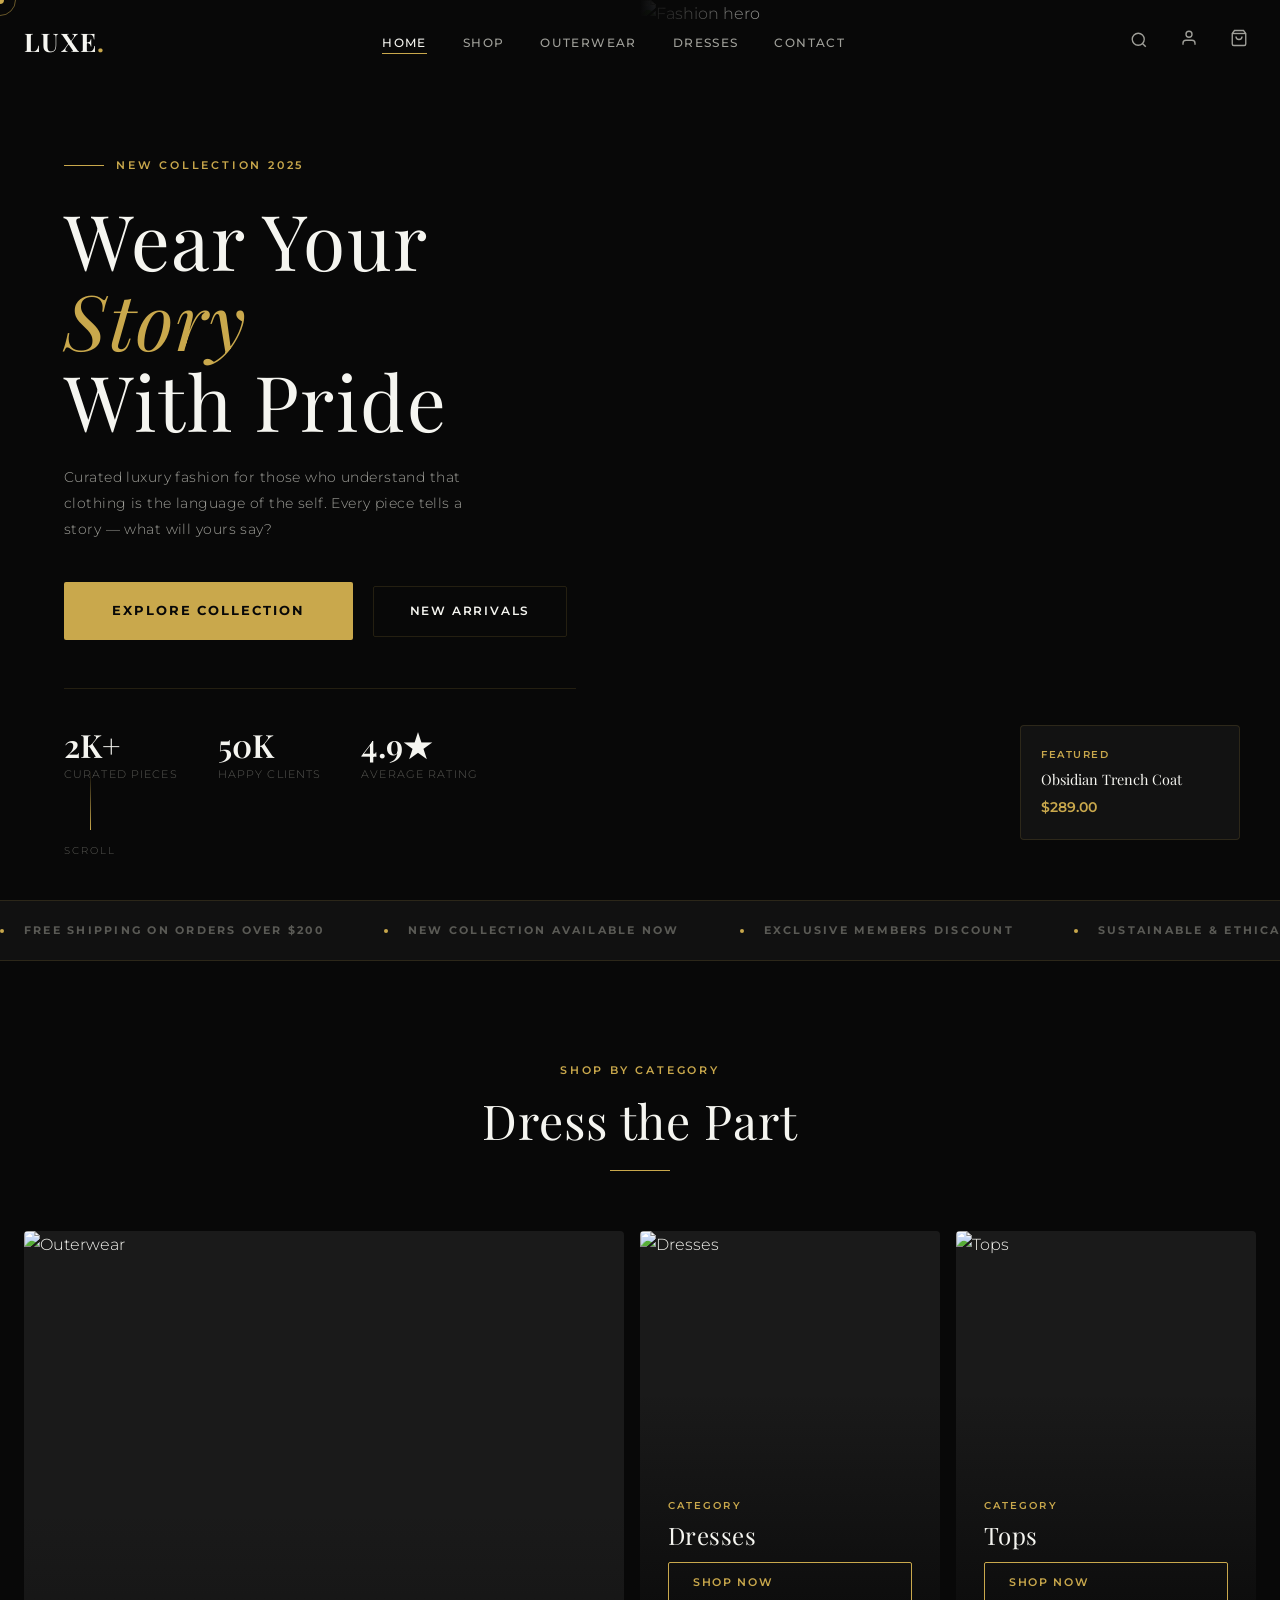
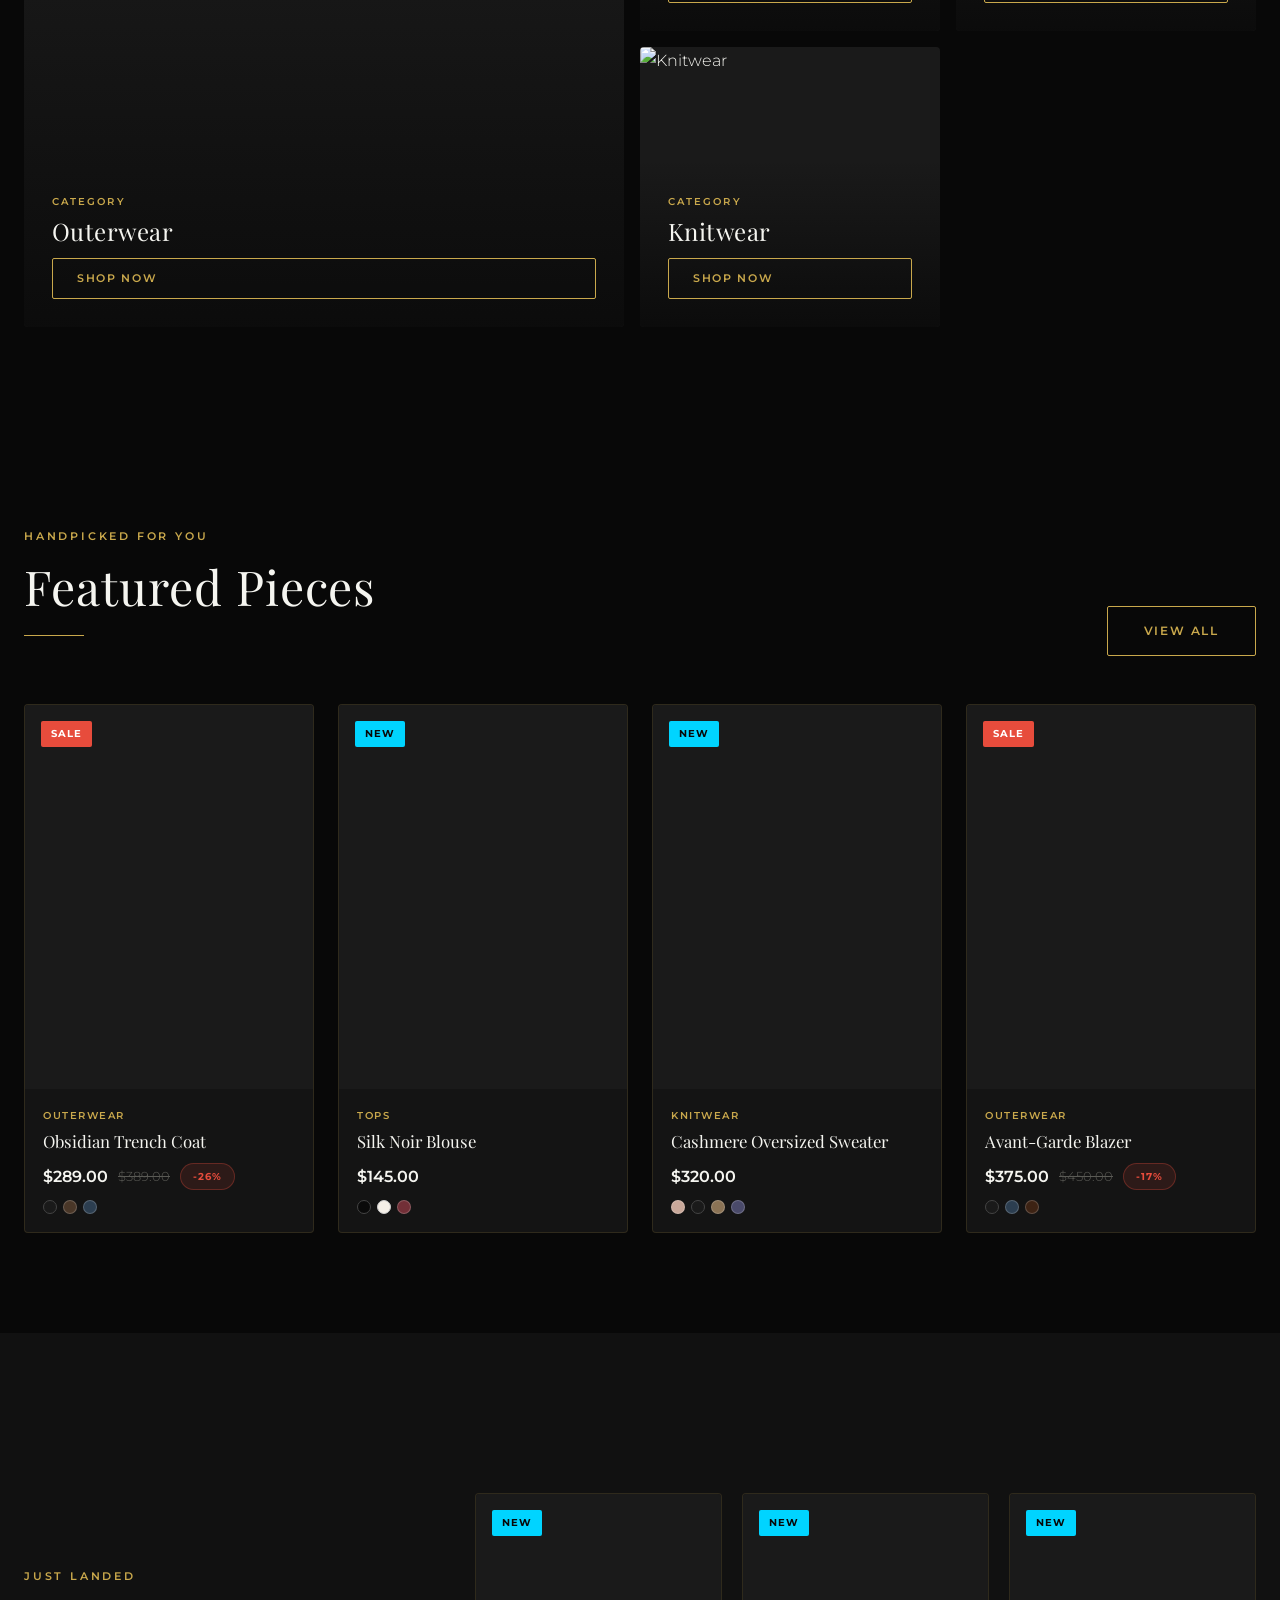
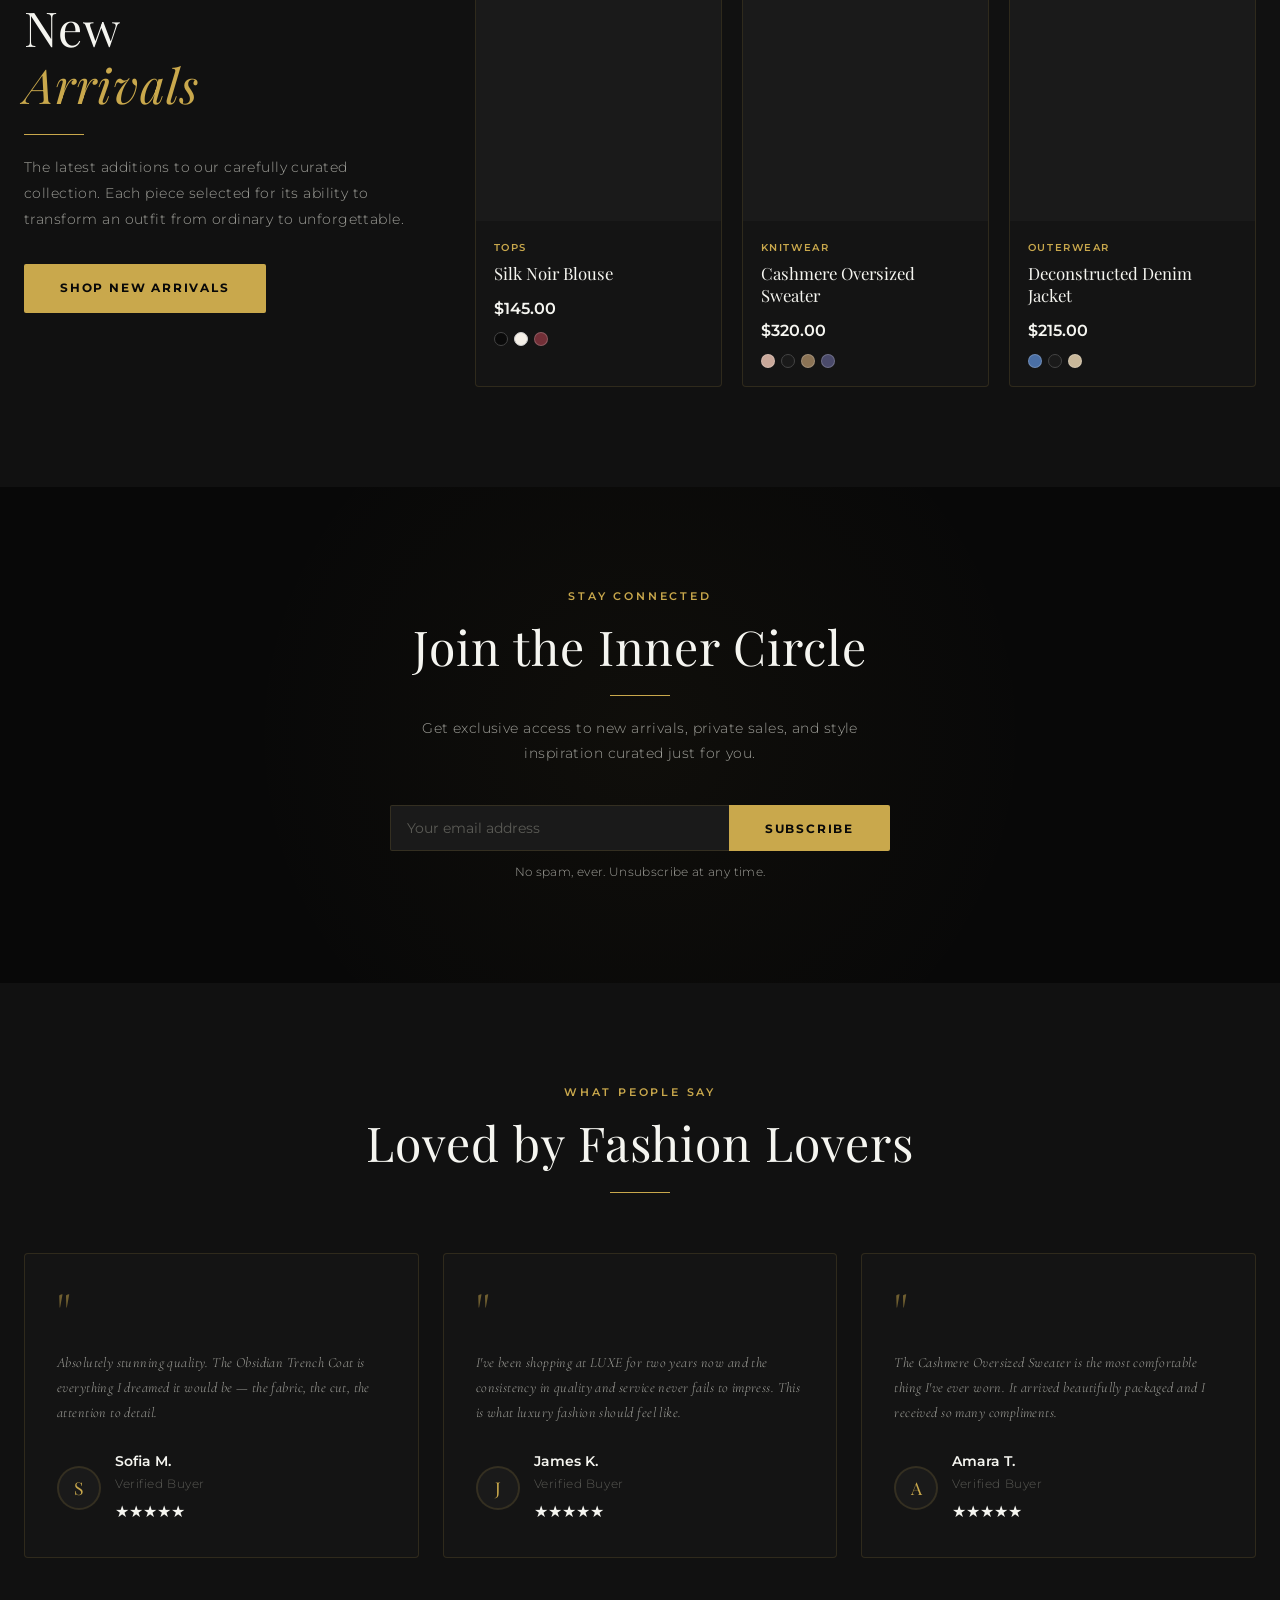
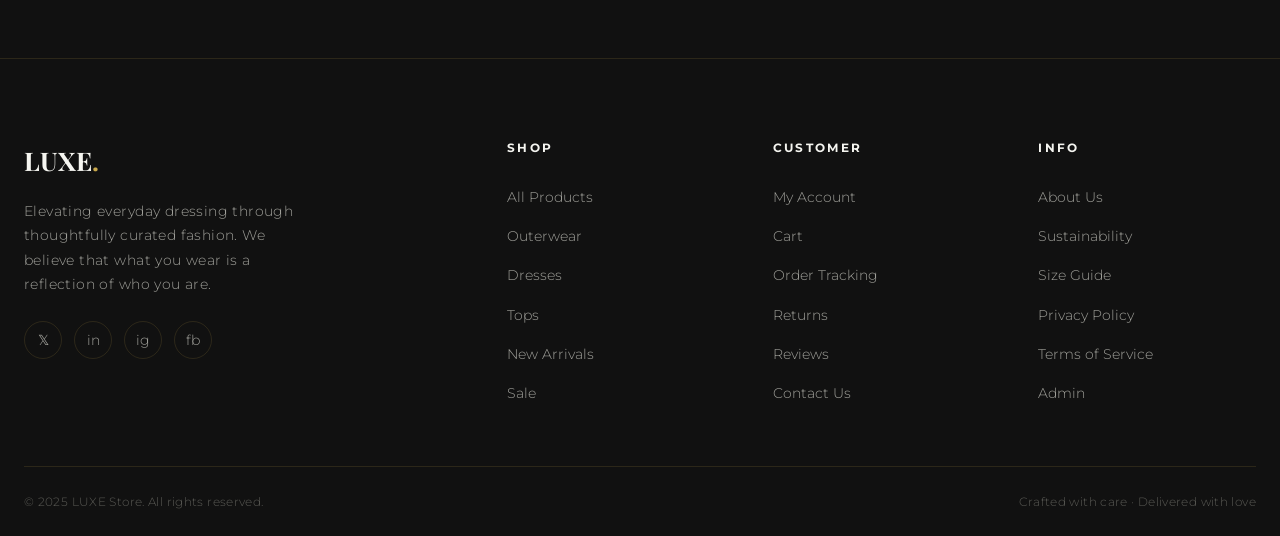
==== index.html @ e3a9e047 "first commit" ====
<!DOCTYPE html>
<html lang="en">
<head>
  <meta charset="UTF-8">
  <meta name="viewport" content="width=device-width, initial-scale=1.0">
  <title>LUXE STORE — Elevated Fashion</title>
  <link rel="stylesheet" href="css/style.css">
  <link rel="stylesheet" href="css/home.css">
</head>
<body>

<!-- Loading Screen -->
<div id="loading-screen">
  <div class="loading-logo">LUXE<span>.</span></div>
  <div class="loading-bar-wrap"><div class="loading-bar"></div></div>
  <div class="loading-text">Curating your experience</div>
</div>

<!-- Custom Cursor -->
<div class="cursor"></div>
<div class="cursor-follower"></div>

<!-- Toast Container -->
<div id="toast-container"></div>

<!-- Search Overlay -->
<div id="search-overlay" class="search-overlay">
  <button class="search-close">×</button>
  <form id="search-form" class="search-form">
    <input type="text" id="search-input" class="search-input" placeholder="Search for pieces..." autocomplete="off">
    <button type="submit" class="search-submit">
      <svg width="24" height="24" viewBox="0 0 24 24" fill="none" stroke="currentColor" stroke-width="1.5"><circle cx="11" cy="11" r="8"/><line x1="21" y1="21" x2="16.65" y2="16.65"/></svg>
    </button>
  </form>
  <div class="search-hint">Press <kbd>ESC</kbd> to close • <kbd>⌘K</kbd> to open</div>
</div>

<!-- Mobile Menu -->
<div class="mobile-menu">
  <button class="mobile-close">×</button>
  <nav>
    <ul class="mobile-menu-nav">
      <li><a href="index.html">Home</a></li>
      <li><a href="shop.html">Shop</a></li>
      <li><a href="contact.html">Contact</a></li>
      <li><a href="feedback.html">Reviews</a></li>
      <li><a href="login.html">Account</a></li>
    </ul>
  </nav>
</div>

<!-- Navbar -->
<nav class="navbar">
  <div class="container navbar-inner">
    <a href="index.html" class="navbar-logo">LUXE<span>.</span></a>
    <ul class="navbar-nav">
      <li><a href="index.html" class="active">Home</a></li>
      <li><a href="shop.html">Shop</a></li>
      <li><a href="shop.html?category=Outerwear">Outerwear</a></li>
      <li><a href="shop.html?category=Dresses">Dresses</a></li>
      <li><a href="contact.html">Contact</a></li>
    </ul>
    <div class="navbar-actions">
      <button class="navbar-icon-btn" data-open-search title="Search">
        <svg width="18" height="18" viewBox="0 0 24 24" fill="none" stroke="currentColor" stroke-width="1.8"><circle cx="11" cy="11" r="8"/><line x1="21" y1="21" x2="16.65" y2="16.65"/></svg>
      </button>
      <a href="login.html" class="navbar-icon-btn" title="Account">
        <svg width="18" height="18" viewBox="0 0 24 24" fill="none" stroke="currentColor" stroke-width="1.8"><path d="M20 21v-2a4 4 0 0 0-4-4H8a4 4 0 0 0-4 4v2"/><circle cx="12" cy="7" r="4"/></svg>
      </a>
      <a href="cart.html" class="navbar-icon-btn" title="Cart" style="position:relative">
        <svg width="18" height="18" viewBox="0 0 24 24" fill="none" stroke="currentColor" stroke-width="1.8"><path d="M6 2L3 6v14a2 2 0 0 0 2 2h14a2 2 0 0 0 2-2V6l-3-4z"/><line x1="3" y1="6" x2="21" y2="6"/><path d="M16 10a4 4 0 0 1-8 0"/></svg>
        <span class="cart-badge" style="display:none">0</span>
      </a>
      <button class="menu-toggle" aria-label="Menu">
        <span></span><span></span><span></span>
      </button>
    </div>
  </div>
</nav>

<!-- HERO -->
<section class="hero">
  <div class="hero-content">
    <div class="hero-eyebrow">
      <div class="hero-eyebrow-line"></div>
      <span class="hero-eyebrow-text">New Collection 2025</span>
    </div>
    <h1 class="hero-title">
      Wear Your<br>
      <em>Story</em><br>
      With Pride
    </h1>
    <p class="hero-description">
      Curated luxury fashion for those who understand that clothing is the language of the self. Every piece tells a story — what will yours say?
    </p>
    <div class="hero-cta">
      <a href="shop.html" class="btn btn-primary btn-lg">Explore Collection</a>
      <a href="shop.html?category=new" class="btn btn-ghost">New Arrivals</a>
    </div>
    <div class="hero-stats">
      <div>
        <div class="hero-stat-number">2K+</div>
        <div class="hero-stat-label">Curated Pieces</div>
      </div>
      <div>
        <div class="hero-stat-number">50K</div>
        <div class="hero-stat-label">Happy Clients</div>
      </div>
      <div>
        <div class="hero-stat-number">4.9★</div>
        <div class="hero-stat-label">Average Rating</div>
      </div>
    </div>
    <div class="hero-scroll">
      <div class="hero-scroll-line"></div>
      <span>Scroll</span>
    </div>
  </div>
  <div class="hero-visual">
    <img class="hero-image-main" src="https://images.unsplash.com/photo-1539109136881-3be0616acf4b?w=1000&q=80" alt="Fashion hero">
    <div class="hero-visual-overlay"></div>
    <div class="hero-product-card">
      <div class="product-category">Featured</div>
      <div class="product-name">Obsidian Trench Coat</div>
      <div class="product-price">$289.00</div>
    </div>
  </div>
</section>

<!-- MARQUEE -->
<div class="marquee-section">
  <div class="marquee-track">
    <div class="marquee-item"><span class="marquee-dot"></span>Free Shipping on Orders over $200</div>
    <div class="marquee-item"><span class="marquee-dot"></span>New Collection Available Now</div>
    <div class="marquee-item"><span class="marquee-dot"></span>Exclusive Members Discount</div>
    <div class="marquee-item"><span class="marquee-dot"></span>Sustainable & Ethical Fashion</div>
    <div class="marquee-item"><span class="marquee-dot"></span>Easy 30-Day Returns</div>
    <div class="marquee-item"><span class="marquee-dot"></span>Premium Quality Guaranteed</div>
    <div class="marquee-item"><span class="marquee-dot"></span>Curated By Fashion Experts</div>
  </div>
</div>

<!-- CATEGORIES -->
<section class="categories-section">
  <div class="container">
    <div class="text-center reveal">
      <span class="section-label">Shop By Category</span>
      <h2 class="section-title">Dress the Part</h2>
      <div class="section-divider center"></div>
    </div>
    <div class="categories-grid">
      <div class="category-card reveal" onclick="window.location.href='shop.html?category=Outerwear'">
        <img src="https://images.unsplash.com/photo-1544022613-e87ca75a784a?w=800&q=80" alt="Outerwear">
        <div class="category-overlay">
          <div class="category-label">Category</div>
          <h3 class="category-title">Outerwear</h3>
          <a href="shop.html?category=Outerwear" class="btn btn-outline btn-sm">Shop Now</a>
        </div>
      </div>
      <div class="category-card reveal delay-1" onclick="window.location.href='shop.html?category=Dresses'">
        <img src="https://images.unsplash.com/photo-1515372039744-b8f02a3ae446?w=600&q=80" alt="Dresses">
        <div class="category-overlay">
          <div class="category-label">Category</div>
          <h3 class="category-title">Dresses</h3>
          <a href="shop.html?category=Dresses" class="btn btn-outline btn-sm">Shop Now</a>
        </div>
      </div>
      <div class="category-card reveal delay-2" onclick="window.location.href='shop.html?category=Tops'">
        <img src="https://images.unsplash.com/photo-1588099768531-a72d4a198538?w=600&q=80" alt="Tops">
        <div class="category-overlay">
          <div class="category-label">Category</div>
          <h3 class="category-title">Tops</h3>
          <a href="shop.html?category=Tops" class="btn btn-outline btn-sm">Shop Now</a>
        </div>
      </div>
      <div class="category-card reveal delay-3" onclick="window.location.href='shop.html?category=Knitwear'">
        <img src="https://images.unsplash.com/photo-1576871337632-b9aef4c17ab9?w=600&q=80" alt="Knitwear">
        <div class="category-overlay">
          <div class="category-label">Category</div>
          <h3 class="category-title">Knitwear</h3>
          <a href="shop.html?category=Knitwear" class="btn btn-outline btn-sm">Shop Now</a>
        </div>
      </div>
    </div>
  </div>
</section>

<!-- FEATURED PRODUCTS -->
<section class="featured-section">
  <div class="container">
    <div class="featured-header">
      <div class="reveal">
        <span class="section-label">Handpicked For You</span>
        <h2 class="section-title">Featured Pieces</h2>
        <div class="section-divider"></div>
      </div>
      <a href="shop.html" class="btn btn-outline reveal delay-2">View All</a>
    </div>
    <div class="product-grid" id="featured-products"></div>
  </div>
</section>

<!-- NEW ARRIVALS -->
<section class="new-arrivals">
  <div class="container">
    <div class="arrivals-grid">
      <div class="arrivals-text reveal-left">
        <span class="section-label">Just Landed</span>
        <h2 class="section-title">New<br><em style="font-style:italic;color:var(--accent-gold)">Arrivals</em></h2>
        <div class="section-divider"></div>
        <p>The latest additions to our carefully curated collection. Each piece selected for its ability to transform an outfit from ordinary to unforgettable.</p>
        <a href="shop.html?badge=new" class="btn btn-primary">Shop New Arrivals</a>
      </div>
      <div class="arrivals-products reveal-right" id="new-arrivals-products"></div>
    </div>
  </div>
</section>

<!-- NEWSLETTER -->
<section class="newsletter-section">
  <div class="container">
    <div class="reveal">
      <span class="section-label">Stay Connected</span>
      <h2 class="section-title">Join the Inner Circle</h2>
      <div class="section-divider center"></div>
      <p class="section-subtitle text-muted" style="margin: 0 auto; text-align:center">
        Get exclusive access to new arrivals, private sales, and style inspiration curated just for you.
      </p>
    </div>
    <form class="newsletter-form reveal delay-2" onsubmit="handleNewsletter(event)">
      <input type="email" class="form-input" placeholder="Your email address" required>
      <button type="submit" class="btn btn-primary">Subscribe</button>
    </form>
    <p class="text-muted text-center reveal delay-3" style="font-size:0.72rem;margin-top:12px">
      No spam, ever. Unsubscribe at any time.
    </p>
  </div>
</section>

<!-- TESTIMONIALS -->
<section class="testimonials-section">
  <div class="container">
    <div class="text-center reveal">
      <span class="section-label">What People Say</span>
      <h2 class="section-title">Loved by Fashion Lovers</h2>
      <div class="section-divider center"></div>
    </div>
    <div class="testimonials-grid" id="testimonials-grid"></div>
  </div>
</section>

<!-- FOOTER -->
<footer class="footer">
  <div class="container">
    <div class="footer-grid">
      <div class="footer-brand">
        <div class="footer-logo">LUXE<span>.</span></div>
        <p>Elevating everyday dressing through thoughtfully curated fashion. We believe that what you wear is a reflection of who you are.</p>
        <div class="footer-socials">
          <a href="#" class="social-link">𝕏</a>
          <a href="#" class="social-link">in</a>
          <a href="#" class="social-link">ig</a>
          <a href="#" class="social-link">fb</a>
        </div>
      </div>
      <div>
        <div class="footer-heading">Shop</div>
        <ul class="footer-links">
          <li><a href="shop.html">All Products</a></li>
          <li><a href="shop.html?category=Outerwear">Outerwear</a></li>
          <li><a href="shop.html?category=Dresses">Dresses</a></li>
          <li><a href="shop.html?category=Tops">Tops</a></li>
          <li><a href="shop.html?badge=new">New Arrivals</a></li>
          <li><a href="shop.html?sort=sale">Sale</a></li>
        </ul>
      </div>
      <div>
        <div class="footer-heading">Customer</div>
        <ul class="footer-links">
          <li><a href="login.html">My Account</a></li>
          <li><a href="cart.html">Cart</a></li>
          <li><a href="#">Order Tracking</a></li>
          <li><a href="#">Returns</a></li>
          <li><a href="feedback.html">Reviews</a></li>
          <li><a href="contact.html">Contact Us</a></li>
        </ul>
      </div>
      <div>
        <div class="footer-heading">Info</div>
        <ul class="footer-links">
          <li><a href="#">About Us</a></li>
          <li><a href="#">Sustainability</a></li>
          <li><a href="#">Size Guide</a></li>
          <li><a href="#">Privacy Policy</a></li>
          <li><a href="#">Terms of Service</a></li>
          <li><a href="admin.html">Admin</a></li>
        </ul>
      </div>
    </div>
    <div class="footer-bottom">
      <p>© 2025 LUXE Store. All rights reserved.</p>
      <p>Crafted with care · Delivered with love</p>
    </div>
  </div>
</footer>

<script src="js/core.js"></script>
<script>
  // Render featured products
  document.addEventListener('DOMContentLoaded', () => {
    const featured = Products.getAll().filter(p => p.featured).slice(0, 4);
    document.getElementById('featured-products').innerHTML = featured.map(p => renderProductCard(p, 'reveal')).join('');

    const newOnes = Products.getAll().filter(p => p.badge === 'new').slice(0, 3);
    document.getElementById('new-arrivals-products').innerHTML = newOnes.map(p => renderProductCard(p)).join('');

    // Testimonials
    const testimonials = [
      { text: "Absolutely stunning quality. The Obsidian Trench Coat is everything I dreamed it would be — the fabric, the cut, the attention to detail.", author: "S", name: "Sofia M.", role: "Verified Buyer", rating: 5 },
      { text: "I've been shopping at LUXE for two years now and the consistency in quality and service never fails to impress. This is what luxury fashion should feel like.", author: "J", name: "James K.", role: "Verified Buyer", rating: 5 },
      { text: "The Cashmere Oversized Sweater is the most comfortable thing I've ever worn. It arrived beautifully packaged and I received so many compliments.", author: "A", name: "Amara T.", role: "Verified Buyer", rating: 5 }
    ];

    document.getElementById('testimonials-grid').innerHTML = testimonials.map((t, i) => `
      <div class="testimonial-card reveal delay-${i+1}">
        <div class="testimonial-quote">"</div>
        <p class="testimonial-text">${t.text}</p>
        <div class="testimonial-author">
          <div class="author-avatar">${t.author}</div>
          <div>
            <div class="author-name">${t.name}</div>
            <div class="author-role">${t.role}</div>
            <div class="stars" style="margin-top:4px">${'★'.repeat(t.rating)}</div>
          </div>
        </div>
      </div>
    `).join('');

    // Re-run scroll reveal for dynamically added elements
    initScrollReveal();
  });

  function handleNewsletter(e) {
    e.preventDefault();
    Toast.show('Welcome to the inner circle! 🎉', 'success');
    e.target.reset();
  }
</script>
</body>
</html>
---- css/style.css ----
/* ========================================
   LUXE STORE - Main Stylesheet
   Dark luxury fashion aesthetic
   ======================================== */

@import url('https://fonts.googleapis.com/css2?family=Playfair+Display:ital,wght@0,400;0,600;0,700;1,400&family=Montserrat:wght@300;400;500;600;700&family=Cormorant+Garamond:ital,wght@0,300;0,400;1,300&display=swap');

/* ---- CSS Variables ---- */
:root {
  --bg-primary: #080808;
  --bg-secondary: #111111;
  --bg-card: #141414;
  --bg-elevated: #1a1a1a;
  --text-primary: #f5f5f0;
  --text-secondary: #a0a09a;
  --text-muted: #5a5a55;
  --accent-gold: #c9a84c;
  --accent-gold-light: #e8c96a;
  --accent-gold-dark: #9a7a30;
  --accent-neon: #00d4ff;
  --border: rgba(201, 168, 76, 0.15);
  --border-hover: rgba(201, 168, 76, 0.4);
  --shadow: 0 4px 24px rgba(0,0,0,0.6);
  --shadow-gold: 0 0 20px rgba(201, 168, 76, 0.2);
  --radius: 2px;
  --radius-lg: 4px;
  --transition: all 0.35s cubic-bezier(0.25, 0.46, 0.45, 0.94);
  --font-display: 'Playfair Display', serif;
  --font-body: 'Montserrat', sans-serif;
  --font-accent: 'Cormorant Garamond', serif;
}

/* ---- Reset & Base ---- */
*, *::before, *::after {
  margin: 0;
  padding: 0;
  box-sizing: border-box;
}

html {
  scroll-behavior: smooth;
  font-size: 16px;
}

body {
  background-color: var(--bg-primary);
  color: var(--text-primary);
  font-family: var(--font-body);
  font-weight: 300;
  line-height: 1.7;
  overflow-x: hidden;
  cursor: none;
}

/* Custom cursor */
.cursor {
  width: 8px;
  height: 8px;
  background: var(--accent-gold);
  border-radius: 50%;
  position: fixed;
  pointer-events: none;
  z-index: 99999;
  transition: transform 0.15s ease;
  transform: translate(-50%, -50%);
}

.cursor-follower {
  width: 32px;
  height: 32px;
  border: 1px solid rgba(201, 168, 76, 0.5);
  border-radius: 50%;
  position: fixed;
  pointer-events: none;
  z-index: 99998;
  transition: transform 0.4s ease, width 0.3s ease, height 0.3s ease;
  transform: translate(-50%, -50%);
}

.cursor.active { transform: translate(-50%, -50%) scale(3); }
.cursor-follower.active { width: 50px; height: 50px; border-color: var(--accent-gold); }

a, button, [role="button"], input, select, textarea, label { cursor: none; }

/* ---- Scrollbar ---- */
::-webkit-scrollbar { width: 4px; }
::-webkit-scrollbar-track { background: var(--bg-secondary); }
::-webkit-scrollbar-thumb { background: var(--accent-gold-dark); border-radius: 2px; }

/* ---- Typography ---- */
h1, h2, h3, h4, h5, h6 {
  font-family: var(--font-display);
  font-weight: 400;
  line-height: 1.2;
  letter-spacing: 0.02em;
}

h1 { font-size: clamp(2.5rem, 6vw, 5rem); }
h2 { font-size: clamp(1.8rem, 4vw, 3rem); }
h3 { font-size: clamp(1.3rem, 2.5vw, 1.8rem); }
h4 { font-size: 1.2rem; }

p { font-size: 0.9rem; letter-spacing: 0.03em; }

a {
  color: inherit;
  text-decoration: none;
  transition: var(--transition);
}

img {
  max-width: 100%;
  display: block;
}

/* ---- Utility Classes ---- */
.container {
  max-width: 1400px;
  margin: 0 auto;
  padding: 0 24px;
}

.section-pad { padding: 100px 0; }
.section-pad-sm { padding: 60px 0; }

.text-gold { color: var(--accent-gold); }
.text-muted { color: var(--text-secondary); }
.text-center { text-align: center; }
.text-upper { text-transform: uppercase; letter-spacing: 0.15em; font-size: 0.75rem; }

.flex { display: flex; }
.flex-center { display: flex; align-items: center; justify-content: center; }
.gap-1 { gap: 8px; }
.gap-2 { gap: 16px; }
.gap-3 { gap: 24px; }

.hidden { display: none !important; }
.sr-only { position: absolute; width: 1px; height: 1px; overflow: hidden; clip: rect(0,0,0,0); }

/* ---- Section Headers ---- */
.section-label {
  font-family: var(--font-body);
  font-size: 0.7rem;
  font-weight: 600;
  letter-spacing: 0.25em;
  text-transform: uppercase;
  color: var(--accent-gold);
  margin-bottom: 12px;
  display: block;
}

.section-title {
  font-family: var(--font-display);
  margin-bottom: 16px;
}

.section-subtitle {
  color: var(--text-secondary);
  font-size: 0.9rem;
  max-width: 500px;
}

.section-divider {
  width: 60px;
  height: 1px;
  background: var(--accent-gold);
  margin: 20px 0;
}

.section-divider.center { margin: 20px auto; }

/* ---- Buttons ---- */
.btn {
  display: inline-flex;
  align-items: center;
  gap: 10px;
  padding: 14px 36px;
  font-family: var(--font-body);
  font-size: 0.75rem;
  font-weight: 600;
  letter-spacing: 0.15em;
  text-transform: uppercase;
  border: none;
  border-radius: var(--radius);
  cursor: pointer;
  transition: var(--transition);
  position: relative;
  overflow: hidden;
  white-space: nowrap;
}

.btn::after {
  content: '';
  position: absolute;
  inset: 0;
  background: rgba(255,255,255,0.06);
  opacity: 0;
  transition: opacity 0.3s ease;
}

.btn:hover::after { opacity: 1; }

.btn-primary {
  background: var(--accent-gold);
  color: var(--bg-primary);
  font-weight: 700;
}

.btn-primary:hover {
  background: var(--accent-gold-light);
  transform: translateY(-2px);
  box-shadow: var(--shadow-gold);
}

.btn-outline {
  background: transparent;
  color: var(--accent-gold);
  border: 1px solid var(--accent-gold);
}

.btn-outline:hover {
  background: var(--accent-gold);
  color: var(--bg-primary);
  transform: translateY(-2px);
}

.btn-ghost {
  background: transparent;
  color: var(--text-primary);
  border: 1px solid var(--border);
}

.btn-ghost:hover {
  border-color: var(--accent-gold);
  color: var(--accent-gold);
}

.btn-dark {
  background: var(--bg-elevated);
  color: var(--text-primary);
  border: 1px solid var(--border);
}

.btn-dark:hover {
  border-color: var(--accent-gold);
  background: rgba(201, 168, 76, 0.08);
}

.btn-sm {
  padding: 10px 24px;
  font-size: 0.7rem;
}

.btn-lg {
  padding: 18px 48px;
  font-size: 0.8rem;
}

.btn-icon {
  padding: 12px;
  width: 44px;
  height: 44px;
  border-radius: 50%;
  justify-content: center;
}

/* ---- Navbar ---- */
.navbar {
  position: fixed;
  top: 0;
  left: 0;
  right: 0;
  z-index: 1000;
  padding: 20px 0;
  transition: var(--transition);
}

.navbar.scrolled {
  background: rgba(8, 8, 8, 0.96);
  backdrop-filter: blur(20px);
  padding: 14px 0;
  border-bottom: 1px solid var(--border);
}

.navbar-inner {
  display: flex;
  align-items: center;
  justify-content: space-between;
  gap: 32px;
}

.navbar-logo {
  font-family: var(--font-display);
  font-size: 1.6rem;
  font-weight: 700;
  letter-spacing: 0.05em;
  color: var(--text-primary);
  flex-shrink: 0;
}

.navbar-logo span { color: var(--accent-gold); }

.navbar-nav {
  display: flex;
  align-items: center;
  gap: 36px;
  list-style: none;
}

.navbar-nav a {
  font-size: 0.72rem;
  font-weight: 500;
  letter-spacing: 0.12em;
  text-transform: uppercase;
  color: var(--text-secondary);
  position: relative;
  padding-bottom: 4px;
}

.navbar-nav a::after {
  content: '';
  position: absolute;
  bottom: 0;
  left: 0;
  width: 0;
  height: 1px;
  background: var(--accent-gold);
  transition: width 0.3s ease;
}

.navbar-nav a:hover, .navbar-nav a.active {
  color: var(--text-primary);
}

.navbar-nav a:hover::after, .navbar-nav a.active::after {
  width: 100%;
}

.navbar-actions {
  display: flex;
  align-items: center;
  gap: 16px;
}

.navbar-icon-btn {
  background: none;
  border: none;
  color: var(--text-secondary);
  padding: 8px;
  border-radius: 50%;
  transition: var(--transition);
  position: relative;
  cursor: pointer;
}

.navbar-icon-btn:hover {
  color: var(--accent-gold);
  background: rgba(201, 168, 76, 0.08);
}

.cart-badge {
  position: absolute;
  top: 2px;
  right: 2px;
  width: 16px;
  height: 16px;
  background: var(--accent-gold);
  color: var(--bg-primary);
  font-size: 0.6rem;
  font-weight: 700;
  border-radius: 50%;
  display: flex;
  align-items: center;
  justify-content: center;
}

.menu-toggle {
  display: none;
  flex-direction: column;
  gap: 5px;
  background: none;
  border: none;
  cursor: pointer;
  padding: 4px;
}

.menu-toggle span {
  display: block;
  width: 24px;
  height: 1px;
  background: var(--text-primary);
  transition: var(--transition);
}

/* Mobile menu */
.mobile-menu {
  display: none;
  position: fixed;
  inset: 0;
  background: var(--bg-primary);
  z-index: 999;
  flex-direction: column;
  align-items: center;
  justify-content: center;
  gap: 40px;
}

.mobile-menu.open { display: flex; }

.mobile-menu-nav {
  list-style: none;
  text-align: center;
  display: flex;
  flex-direction: column;
  gap: 32px;
}

.mobile-menu-nav a {
  font-family: var(--font-display);
  font-size: 2.5rem;
  color: var(--text-secondary);
  transition: var(--transition);
}

.mobile-menu-nav a:hover { color: var(--accent-gold); }

.mobile-close {
  position: absolute;
  top: 24px;
  right: 24px;
  background: none;
  border: none;
  color: var(--text-primary);
  font-size: 1.5rem;
  cursor: pointer;
}

/* ---- Search Bar ---- */
.search-overlay {
  position: fixed;
  inset: 0;
  background: rgba(8, 8, 8, 0.97);
  z-index: 1100;
  display: none;
  flex-direction: column;
  align-items: center;
  justify-content: center;
  padding: 40px;
}

.search-overlay.open { display: flex; }

.search-form {
  width: 100%;
  max-width: 680px;
  position: relative;
}

.search-input {
  width: 100%;
  background: transparent;
  border: none;
  border-bottom: 1px solid var(--border-hover);
  padding: 20px 60px 20px 0;
  font-family: var(--font-display);
  font-size: clamp(1.5rem, 4vw, 2.5rem);
  color: var(--text-primary);
  outline: none;
  caret-color: var(--accent-gold);
}

.search-input::placeholder { color: var(--text-muted); }

.search-submit {
  position: absolute;
  right: 0;
  top: 50%;
  transform: translateY(-50%);
  background: none;
  border: none;
  color: var(--accent-gold);
  cursor: pointer;
  padding: 8px;
}

.search-close {
  position: absolute;
  top: 32px;
  right: 32px;
  background: none;
  border: none;
  color: var(--text-secondary);
  font-size: 1.5rem;
  cursor: pointer;
  transition: var(--transition);
}

.search-close:hover { color: var(--text-primary); }

.search-hint {
  margin-top: 20px;
  font-size: 0.75rem;
  color: var(--text-muted);
  letter-spacing: 0.1em;
}

/* ---- Loading Screen ---- */
#loading-screen {
  position: fixed;
  inset: 0;
  background: var(--bg-primary);
  z-index: 9999;
  display: flex;
  flex-direction: column;
  align-items: center;
  justify-content: center;
  gap: 32px;
  transition: opacity 0.6s ease, visibility 0.6s ease;
}

#loading-screen.fade-out {
  opacity: 0;
  visibility: hidden;
}

.loading-logo {
  font-family: var(--font-display);
  font-size: 2.5rem;
  font-weight: 700;
  letter-spacing: 0.1em;
}

.loading-logo span { color: var(--accent-gold); }

.loading-bar-wrap {
  width: 200px;
  height: 1px;
  background: var(--border);
  position: relative;
  overflow: hidden;
}

.loading-bar {
  position: absolute;
  left: -100%;
  top: 0;
  height: 100%;
  width: 100%;
  background: linear-gradient(90deg, transparent, var(--accent-gold), transparent);
  animation: loadBar 1.5s ease-in-out forwards;
}

@keyframes loadBar {
  0% { left: -100%; }
  100% { left: 100%; }
}

.loading-text {
  font-size: 0.7rem;
  letter-spacing: 0.3em;
  text-transform: uppercase;
  color: var(--text-muted);
  animation: pulse 1.5s ease-in-out infinite;
}

@keyframes pulse {
  0%, 100% { opacity: 0.4; }
  50% { opacity: 1; }
}

/* ---- Toast Notifications ---- */
#toast-container {
  position: fixed;
  bottom: 32px;
  right: 32px;
  z-index: 5000;
  display: flex;
  flex-direction: column;
  gap: 12px;
}

.toast {
  background: var(--bg-elevated);
  border: 1px solid var(--border);
  border-left: 3px solid var(--accent-gold);
  padding: 14px 20px;
  border-radius: var(--radius);
  min-width: 280px;
  max-width: 360px;
  display: flex;
  align-items: center;
  gap: 12px;
  animation: toastIn 0.4s ease;
  box-shadow: var(--shadow);
}

.toast.success { border-left-color: #4CAF50; }
.toast.error { border-left-color: #f44336; }
.toast.info { border-left-color: var(--accent-neon); }

@keyframes toastIn {
  from { transform: translateX(100%); opacity: 0; }
  to { transform: translateX(0); opacity: 1; }
}

@keyframes toastOut {
  from { transform: translateX(0); opacity: 1; }
  to { transform: translateX(100%); opacity: 0; }
}

.toast-icon { font-size: 1.2rem; flex-shrink: 0; }
.toast-message { font-size: 0.82rem; font-weight: 400; }
.toast-close { margin-left: auto; background: none; border: none; color: var(--text-muted); cursor: pointer; font-size: 1rem; }

/* ---- Product Cards ---- */
.product-grid {
  display: grid;
  grid-template-columns: repeat(auto-fill, minmax(280px, 1fr));
  gap: 24px;
}

.product-card {
  background: var(--bg-card);
  border: 1px solid var(--border);
  border-radius: var(--radius-lg);
  overflow: hidden;
  transition: var(--transition);
  position: relative;
  cursor: pointer;
}

.product-card:hover {
  border-color: var(--border-hover);
  transform: translateY(-6px);
  box-shadow: var(--shadow), var(--shadow-gold);
}

.product-image-wrap {
  position: relative;
  aspect-ratio: 3 / 4;
  overflow: hidden;
  background: var(--bg-elevated);
}

.product-image-wrap img {
  width: 100%;
  height: 100%;
  object-fit: cover;
  transition: transform 0.6s ease;
}

.product-card:hover .product-image-wrap img {
  transform: scale(1.06);
}

.product-badge {
  position: absolute;
  top: 16px;
  left: 16px;
  background: var(--accent-gold);
  color: var(--bg-primary);
  font-size: 0.65rem;
  font-weight: 700;
  letter-spacing: 0.1em;
  text-transform: uppercase;
  padding: 4px 10px;
  border-radius: 2px;
  z-index: 1;
}

.product-badge.sale { background: #e74c3c; color: #fff; }
.product-badge.new { background: var(--accent-neon); color: var(--bg-primary); }

.product-actions {
  position: absolute;
  bottom: 0;
  left: 0;
  right: 0;
  padding: 16px;
  background: linear-gradient(transparent, rgba(8,8,8,0.9));
  transform: translateY(100%);
  transition: transform 0.35s ease;
  display: flex;
  gap: 8px;
}

.product-card:hover .product-actions {
  transform: translateY(0);
}

.product-info {
  padding: 18px;
}

.product-category {
  font-size: 0.65rem;
  letter-spacing: 0.15em;
  text-transform: uppercase;
  color: var(--accent-gold);
  font-weight: 600;
  margin-bottom: 6px;
}

.product-name {
  font-family: var(--font-display);
  font-size: 1.05rem;
  font-weight: 400;
  margin-bottom: 10px;
  line-height: 1.3;
}

.product-price-row {
  display: flex;
  align-items: center;
  gap: 10px;
}

.product-price {
  font-size: 1rem;
  font-weight: 600;
  color: var(--text-primary);
}

.product-price-old {
  font-size: 0.82rem;
  color: var(--text-muted);
  text-decoration: line-through;
}

.product-colors {
  display: flex;
  gap: 6px;
  margin-top: 10px;
}

.color-dot {
  width: 14px;
  height: 14px;
  border-radius: 50%;
  border: 1px solid rgba(255,255,255,0.2);
  cursor: pointer;
  transition: transform 0.2s;
}

.color-dot:hover, .color-dot.active {
  transform: scale(1.3);
  border-color: var(--accent-gold);
}

/* ---- Page Hero ---- */
.page-hero {
  padding: 140px 0 60px;
  text-align: center;
  border-bottom: 1px solid var(--border);
  position: relative;
  overflow: hidden;
}

.page-hero::before {
  content: '';
  position: absolute;
  top: 0;
  left: 50%;
  transform: translateX(-50%);
  width: 600px;
  height: 600px;
  background: radial-gradient(circle, rgba(201, 168, 76, 0.04) 0%, transparent 70%);
  pointer-events: none;
}

.page-hero h1 { margin-bottom: 12px; }
.page-hero p { color: var(--text-secondary); font-size: 0.9rem; }

.breadcrumb {
  display: flex;
  align-items: center;
  justify-content: center;
  gap: 8px;
  font-size: 0.75rem;
  color: var(--text-muted);
  margin-bottom: 16px;
  letter-spacing: 0.05em;
}

.breadcrumb a:hover { color: var(--accent-gold); }
.breadcrumb-sep { color: var(--text-muted); }

/* ---- Forms ---- */
.form-group {
  margin-bottom: 20px;
}

.form-label {
  display: block;
  font-size: 0.72rem;
  font-weight: 600;
  letter-spacing: 0.1em;
  text-transform: uppercase;
  color: var(--text-secondary);
  margin-bottom: 8px;
}

.form-input, .form-select, .form-textarea {
  width: 100%;
  background: var(--bg-elevated);
  border: 1px solid var(--border);
  border-radius: var(--radius);
  padding: 13px 16px;
  font-family: var(--font-body);
  font-size: 0.88rem;
  color: var(--text-primary);
  outline: none;
  transition: border-color 0.3s ease, box-shadow 0.3s ease;
}

.form-input:focus, .form-select:focus, .form-textarea:focus {
  border-color: var(--accent-gold);
  box-shadow: 0 0 0 3px rgba(201, 168, 76, 0.08);
}

.form-input::placeholder, .form-textarea::placeholder {
  color: var(--text-muted);
}

.form-select {
  appearance: none;
  background-image: url("data:image/svg+xml,%3Csvg xmlns='http://www.w3.org/2000/svg' width='12' height='8' viewBox='0 0 12 8'%3E%3Cpath fill='%23c9a84c' d='M6 8L0 0h12z'/%3E%3C/svg%3E");
  background-repeat: no-repeat;
  background-position: right 16px center;
}

.form-select option {
  background: var(--bg-elevated);
  color: var(--text-primary);
}

.form-textarea { resize: vertical; min-height: 120px; }

.form-error {
  font-size: 0.75rem;
  color: #f44336;
  margin-top: 6px;
}

.form-row {
  display: grid;
  grid-template-columns: 1fr 1fr;
  gap: 16px;
}

.input-icon-wrap {
  position: relative;
}

.input-icon {
  position: absolute;
  left: 14px;
  top: 50%;
  transform: translateY(-50%);
  color: var(--text-muted);
  font-size: 0.9rem;
  pointer-events: none;
}

.input-icon-wrap .form-input { padding-left: 42px; }

/* ---- Animations ---- */
@keyframes fadeIn {
  from { opacity: 0; }
  to { opacity: 1; }
}

@keyframes fadeUp {
  from { opacity: 0; transform: translateY(30px); }
  to { opacity: 1; transform: translateY(0); }
}

@keyframes fadeDown {
  from { opacity: 0; transform: translateY(-20px); }
  to { opacity: 1; transform: translateY(0); }
}

@keyframes slideLeft {
  from { opacity: 0; transform: translateX(-40px); }
  to { opacity: 1; transform: translateX(0); }
}

@keyframes slideRight {
  from { opacity: 0; transform: translateX(40px); }
  to { opacity: 1; transform: translateX(0); }
}

@keyframes scaleIn {
  from { opacity: 0; transform: scale(0.9); }
  to { opacity: 1; transform: scale(1); }
}

@keyframes shimmer {
  0% { background-position: -200% center; }
  100% { background-position: 200% center; }
}

.animate-fade-up { animation: fadeUp 0.7s ease forwards; }
.animate-fade-in { animation: fadeIn 0.7s ease forwards; }
.animate-slide-left { animation: slideLeft 0.7s ease forwards; }
.animate-slide-right { animation: slideRight 0.7s ease forwards; }

/* Scroll reveal */
.reveal {
  opacity: 0;
  transform: translateY(40px);
  transition: opacity 0.7s ease, transform 0.7s ease;
}

.reveal.visible {
  opacity: 1;
  transform: translateY(0);
}

.reveal-left {
  opacity: 0;
  transform: translateX(-40px);
  transition: opacity 0.7s ease, transform 0.7s ease;
}

.reveal-left.visible {
  opacity: 1;
  transform: translateX(0);
}

.reveal-right {
  opacity: 0;
  transform: translateX(40px);
  transition: opacity 0.7s ease, transform 0.7s ease;
}

.reveal-right.visible {
  opacity: 1;
  transform: translateX(0);
}

.delay-1 { transition-delay: 0.1s !important; }
.delay-2 { transition-delay: 0.2s !important; }
.delay-3 { transition-delay: 0.3s !important; }
.delay-4 { transition-delay: 0.4s !important; }
.delay-5 { transition-delay: 0.5s !important; }

/* ---- Skeleton Loading ---- */
.skeleton {
  background: linear-gradient(90deg, var(--bg-card) 25%, var(--bg-elevated) 50%, var(--bg-card) 75%);
  background-size: 200% 100%;
  animation: shimmer 1.5s infinite;
  border-radius: var(--radius);
}

/* ---- Star Rating ---- */
.stars {
  display: flex;
  gap: 3px;
}

.star {
  color: var(--text-muted);
  font-size: 0.9rem;
  cursor: pointer;
  transition: color 0.2s;
}

.star.filled, .star.hover { color: var(--accent-gold); }

/* ---- Badge ---- */
.badge {
  display: inline-block;
  padding: 4px 12px;
  font-size: 0.65rem;
  font-weight: 700;
  letter-spacing: 0.1em;
  text-transform: uppercase;
  border-radius: 50px;
  background: rgba(201, 168, 76, 0.12);
  color: var(--accent-gold);
  border: 1px solid rgba(201, 168, 76, 0.3);
}

/* ---- Divider ---- */
.divider {
  border: none;
  border-top: 1px solid var(--border);
  margin: 40px 0;
}

/* ---- Empty State ---- */
.empty-state {
  text-align: center;
  padding: 80px 40px;
}

.empty-icon {
  font-size: 4rem;
  margin-bottom: 24px;
  opacity: 0.3;
}

.empty-state h3 {
  font-size: 1.5rem;
  margin-bottom: 12px;
  color: var(--text-secondary);
}

.empty-state p {
  color: var(--text-muted);
  margin-bottom: 32px;
}

/* ---- Footer ---- */
.footer {
  background: var(--bg-secondary);
  border-top: 1px solid var(--border);
  padding: 80px 0 0;
}

.footer-grid {
  display: grid;
  grid-template-columns: 2fr 1fr 1fr 1fr;
  gap: 48px;
  padding-bottom: 60px;
}

.footer-brand p {
  color: var(--text-secondary);
  font-size: 0.85rem;
  margin-top: 16px;
  max-width: 280px;
  line-height: 1.8;
}

.footer-logo {
  font-family: var(--font-display);
  font-size: 1.6rem;
  font-weight: 700;
}

.footer-logo span { color: var(--accent-gold); }

.footer-heading {
  font-family: var(--font-body);
  font-size: 0.72rem;
  font-weight: 700;
  letter-spacing: 0.2em;
  text-transform: uppercase;
  color: var(--text-primary);
  margin-bottom: 24px;
}

.footer-links {
  list-style: none;
  display: flex;
  flex-direction: column;
  gap: 12px;
}

.footer-links a {
  font-size: 0.85rem;
  color: var(--text-secondary);
}

.footer-links a:hover { color: var(--accent-gold); }

.footer-socials {
  display: flex;
  gap: 12px;
  margin-top: 24px;
}

.social-link {
  width: 38px;
  height: 38px;
  border: 1px solid var(--border);
  border-radius: 50%;
  display: flex;
  align-items: center;
  justify-content: center;
  color: var(--text-secondary);
  font-size: 0.9rem;
  transition: var(--transition);
}

.social-link:hover {
  border-color: var(--accent-gold);
  color: var(--accent-gold);
  background: rgba(201, 168, 76, 0.08);
}

.footer-bottom {
  border-top: 1px solid var(--border);
  padding: 24px 0;
  display: flex;
  align-items: center;
  justify-content: space-between;
  gap: 16px;
}

.footer-bottom p {
  font-size: 0.78rem;
  color: var(--text-muted);
}

/* ---- Responsive ---- */
@media (max-width: 1024px) {
  .footer-grid {
    grid-template-columns: 1fr 1fr;
  }
}

@media (max-width: 768px) {
  .navbar-nav { display: none; }
  .menu-toggle { display: flex; }

  .footer-grid {
    grid-template-columns: 1fr;
    gap: 36px;
  }

  .footer-bottom {
    flex-direction: column;
    text-align: center;
  }

  .form-row {
    grid-template-columns: 1fr;
  }

  .product-grid {
    grid-template-columns: repeat(auto-fill, minmax(240px, 1fr));
    gap: 16px;
  }

  #toast-container {
    right: 16px;
    bottom: 16px;
  }

  .toast { min-width: auto; }
}

@media (max-width: 480px) {
  .container { padding: 0 16px; }
  .section-pad { padding: 60px 0; }
  .product-grid { grid-template-columns: 1fr 1fr; gap: 12px; }
  .btn-lg { padding: 14px 32px; }
}
---- css/home.css ----
/* ========================================
   HOME PAGE STYLES
   ======================================== */

/* ---- Hero Section ---- */
.hero {
  min-height: 100vh;
  display: grid;
  grid-template-columns: 1fr 1fr;
  position: relative;
  overflow: hidden;
}

.hero-content {
  display: flex;
  flex-direction: column;
  justify-content: center;
  padding: 120px 64px 80px;
  position: relative;
  z-index: 2;
}

.hero-eyebrow {
  display: flex;
  align-items: center;
  gap: 12px;
  margin-bottom: 24px;
  animation: fadeDown 0.8s ease 0.2s both;
}

.hero-eyebrow-line {
  width: 40px;
  height: 1px;
  background: var(--accent-gold);
}

.hero-eyebrow-text {
  font-size: 0.7rem;
  font-weight: 600;
  letter-spacing: 0.25em;
  text-transform: uppercase;
  color: var(--accent-gold);
}

.hero-title {
  font-size: clamp(3rem, 6vw, 5.5rem);
  line-height: 1.05;
  margin-bottom: 24px;
  animation: fadeUp 0.9s ease 0.3s both;
}

.hero-title em {
  font-style: italic;
  color: var(--accent-gold);
}

.hero-description {
  font-size: 0.9rem;
  color: var(--text-secondary);
  max-width: 400px;
  line-height: 1.8;
  margin-bottom: 40px;
  animation: fadeUp 0.9s ease 0.45s both;
}

.hero-cta {
  display: flex;
  align-items: center;
  gap: 20px;
  animation: fadeUp 0.9s ease 0.6s both;
}

.hero-scroll {
  position: absolute;
  bottom: 40px;
  left: 64px;
  display: flex;
  flex-direction: column;
  align-items: center;
  gap: 12px;
  color: var(--text-muted);
  font-size: 0.65rem;
  letter-spacing: 0.2em;
  text-transform: uppercase;
  animation: fadeIn 1s ease 1s both;
}

.hero-scroll-line {
  width: 1px;
  height: 60px;
  background: linear-gradient(to bottom, transparent, var(--accent-gold));
  animation: scrollPulse 2s ease-in-out infinite;
}

@keyframes scrollPulse {
  0%, 100% { opacity: 0.4; }
  50% { opacity: 1; }
}

.hero-visual {
  position: relative;
  overflow: hidden;
}

.hero-image-main {
  width: 100%;
  height: 100%;
  object-fit: cover;
  animation: scaleIn 1.2s ease 0.1s both;
}

.hero-visual-overlay {
  position: absolute;
  inset: 0;
  background: linear-gradient(to right, var(--bg-primary) 0%, transparent 30%, transparent 70%, rgba(8,8,8,0.3) 100%);
}

.hero-product-card {
  position: absolute;
  bottom: 60px;
  right: 40px;
  background: rgba(20, 20, 20, 0.9);
  backdrop-filter: blur(20px);
  border: 1px solid var(--border);
  border-radius: var(--radius-lg);
  padding: 20px;
  width: 220px;
  animation: slideRight 0.8s ease 0.8s both;
}

.hero-product-card .product-name {
  font-size: 0.9rem;
  margin-bottom: 6px;
}

.hero-product-card .product-price {
  font-size: 0.9rem;
  color: var(--accent-gold);
}

.hero-stats {
  display: flex;
  gap: 40px;
  margin-top: 48px;
  padding-top: 40px;
  border-top: 1px solid var(--border);
  animation: fadeUp 0.9s ease 0.75s both;
}

.hero-stat-number {
  font-family: var(--font-display);
  font-size: 2rem;
  font-weight: 600;
  color: var(--text-primary);
  line-height: 1;
  margin-bottom: 4px;
}

.hero-stat-label {
  font-size: 0.7rem;
  letter-spacing: 0.1em;
  text-transform: uppercase;
  color: var(--text-muted);
}

/* ---- Marquee ---- */
.marquee-section {
  border-top: 1px solid var(--border);
  border-bottom: 1px solid var(--border);
  padding: 20px 0;
  background: var(--bg-secondary);
  overflow: hidden;
}

.marquee-track {
  display: flex;
  gap: 60px;
  animation: marqueeRun 25s linear infinite;
  white-space: nowrap;
  width: max-content;
}

.marquee-item {
  display: flex;
  align-items: center;
  gap: 20px;
  font-size: 0.7rem;
  font-weight: 700;
  letter-spacing: 0.2em;
  text-transform: uppercase;
  color: var(--text-muted);
}

.marquee-dot {
  width: 4px;
  height: 4px;
  border-radius: 50%;
  background: var(--accent-gold);
  flex-shrink: 0;
}

@keyframes marqueeRun {
  from { transform: translateX(0); }
  to { transform: translateX(-50%); }
}

/* ---- Featured Categories ---- */
.categories-section {
  padding: 100px 0;
}

.categories-grid {
  display: grid;
  grid-template-columns: 2fr 1fr 1fr;
  grid-template-rows: 400px 280px;
  gap: 16px;
  margin-top: 60px;
}

.category-card {
  position: relative;
  overflow: hidden;
  border-radius: var(--radius-lg);
  cursor: pointer;
  background: var(--bg-elevated);
}

.category-card:first-child {
  grid-row: 1 / 3;
}

.category-card img {
  width: 100%;
  height: 100%;
  object-fit: cover;
  transition: transform 0.7s ease;
}

.category-card:hover img {
  transform: scale(1.06);
}

.category-overlay {
  position: absolute;
  inset: 0;
  background: linear-gradient(to top, rgba(8,8,8,0.8) 0%, transparent 60%);
  display: flex;
  flex-direction: column;
  justify-content: flex-end;
  padding: 28px;
}

.category-label {
  font-size: 0.65rem;
  letter-spacing: 0.2em;
  text-transform: uppercase;
  color: var(--accent-gold);
  font-weight: 600;
  margin-bottom: 6px;
}

.category-title {
  font-family: var(--font-display);
  font-size: 1.5rem;
  margin-bottom: 12px;
}

/* ---- Featured Products ---- */
.featured-section { padding: 100px 0; }

.featured-header {
  display: flex;
  align-items: flex-end;
  justify-content: space-between;
  margin-bottom: 48px;
}

/* ---- New Arrivals Section ---- */
.new-arrivals { padding: 100px 0; background: var(--bg-secondary); }

.arrivals-grid {
  display: grid;
  grid-template-columns: 1fr 2fr;
  gap: 60px;
  align-items: center;
  margin-top: 60px;
}

.arrivals-text h2 { margin-bottom: 20px; }

.arrivals-text p {
  color: var(--text-secondary);
  margin-bottom: 32px;
  font-size: 0.9rem;
  line-height: 1.8;
}

.arrivals-products {
  display: grid;
  grid-template-columns: repeat(3, 1fr);
  gap: 20px;
}

/* ---- Newsletter ---- */
.newsletter-section {
  padding: 100px 0;
  text-align: center;
  position: relative;
  overflow: hidden;
}

.newsletter-section::before {
  content: '';
  position: absolute;
  top: 50%;
  left: 50%;
  transform: translate(-50%, -50%);
  width: 800px;
  height: 800px;
  background: radial-gradient(circle, rgba(201, 168, 76, 0.04) 0%, transparent 70%);
  pointer-events: none;
}

.newsletter-form {
  display: flex;
  gap: 0;
  max-width: 500px;
  margin: 40px auto 0;
}

.newsletter-form .form-input {
  border-radius: var(--radius) 0 0 var(--radius);
  border-right: none;
  flex: 1;
}

.newsletter-form .btn {
  border-radius: 0 var(--radius) var(--radius) 0;
  flex-shrink: 0;
}

/* ---- Testimonials ---- */
.testimonials-section { padding: 100px 0; background: var(--bg-secondary); }

.testimonials-grid {
  display: grid;
  grid-template-columns: repeat(3, 1fr);
  gap: 24px;
  margin-top: 60px;
}

.testimonial-card {
  background: var(--bg-card);
  border: 1px solid var(--border);
  border-radius: var(--radius-lg);
  padding: 32px;
  transition: var(--transition);
}

.testimonial-card:hover {
  border-color: var(--border-hover);
  transform: translateY(-4px);
}

.testimonial-quote {
  font-family: var(--font-accent);
  font-size: 3rem;
  color: var(--accent-gold);
  line-height: 1;
  margin-bottom: 16px;
  opacity: 0.5;
}

.testimonial-text {
  font-size: 0.88rem;
  color: var(--text-secondary);
  line-height: 1.8;
  margin-bottom: 24px;
  font-style: italic;
  font-family: var(--font-accent);
}

.testimonial-author {
  display: flex;
  align-items: center;
  gap: 14px;
}

.author-avatar {
  width: 44px;
  height: 44px;
  border-radius: 50%;
  background: var(--bg-elevated);
  border: 2px solid var(--border);
  overflow: hidden;
  display: flex;
  align-items: center;
  justify-content: center;
  font-family: var(--font-display);
  font-size: 1.1rem;
  color: var(--accent-gold);
}

.author-name {
  font-size: 0.85rem;
  font-weight: 600;
  margin-bottom: 2px;
}

.author-role {
  font-size: 0.72rem;
  color: var(--text-muted);
  letter-spacing: 0.05em;
}

/* ---- Responsive ---- */
@media (max-width: 1024px) {
  .hero { grid-template-columns: 1fr; }
  .hero-content { padding: 140px 40px 80px; }
  .hero-visual { display: none; }

  .categories-grid {
    grid-template-columns: 1fr 1fr;
    grid-template-rows: auto;
  }

  .category-card:first-child { grid-row: auto; }

  .arrivals-grid { grid-template-columns: 1fr; }
  .arrivals-products { grid-template-columns: repeat(3, 1fr); }

  .testimonials-grid { grid-template-columns: 1fr 1fr; }
}

@media (max-width: 768px) {
  .hero-content { padding: 120px 24px 60px; }
  .hero-stats { gap: 24px; flex-wrap: wrap; }
  .hero-cta { flex-wrap: wrap; }
  .hero-scroll { left: 24px; }

  .categories-grid { grid-template-columns: 1fr; }
  .category-card { height: 260px; }

  .featured-header { flex-direction: column; align-items: flex-start; gap: 16px; }

  .arrivals-products { grid-template-columns: repeat(2, 1fr); }

  .testimonials-grid { grid-template-columns: 1fr; }

  .newsletter-form { flex-direction: column; }
  .newsletter-form .form-input { border-radius: var(--radius); border-right: 1px solid var(--border); }
  .newsletter-form .btn { border-radius: var(--radius); }
}
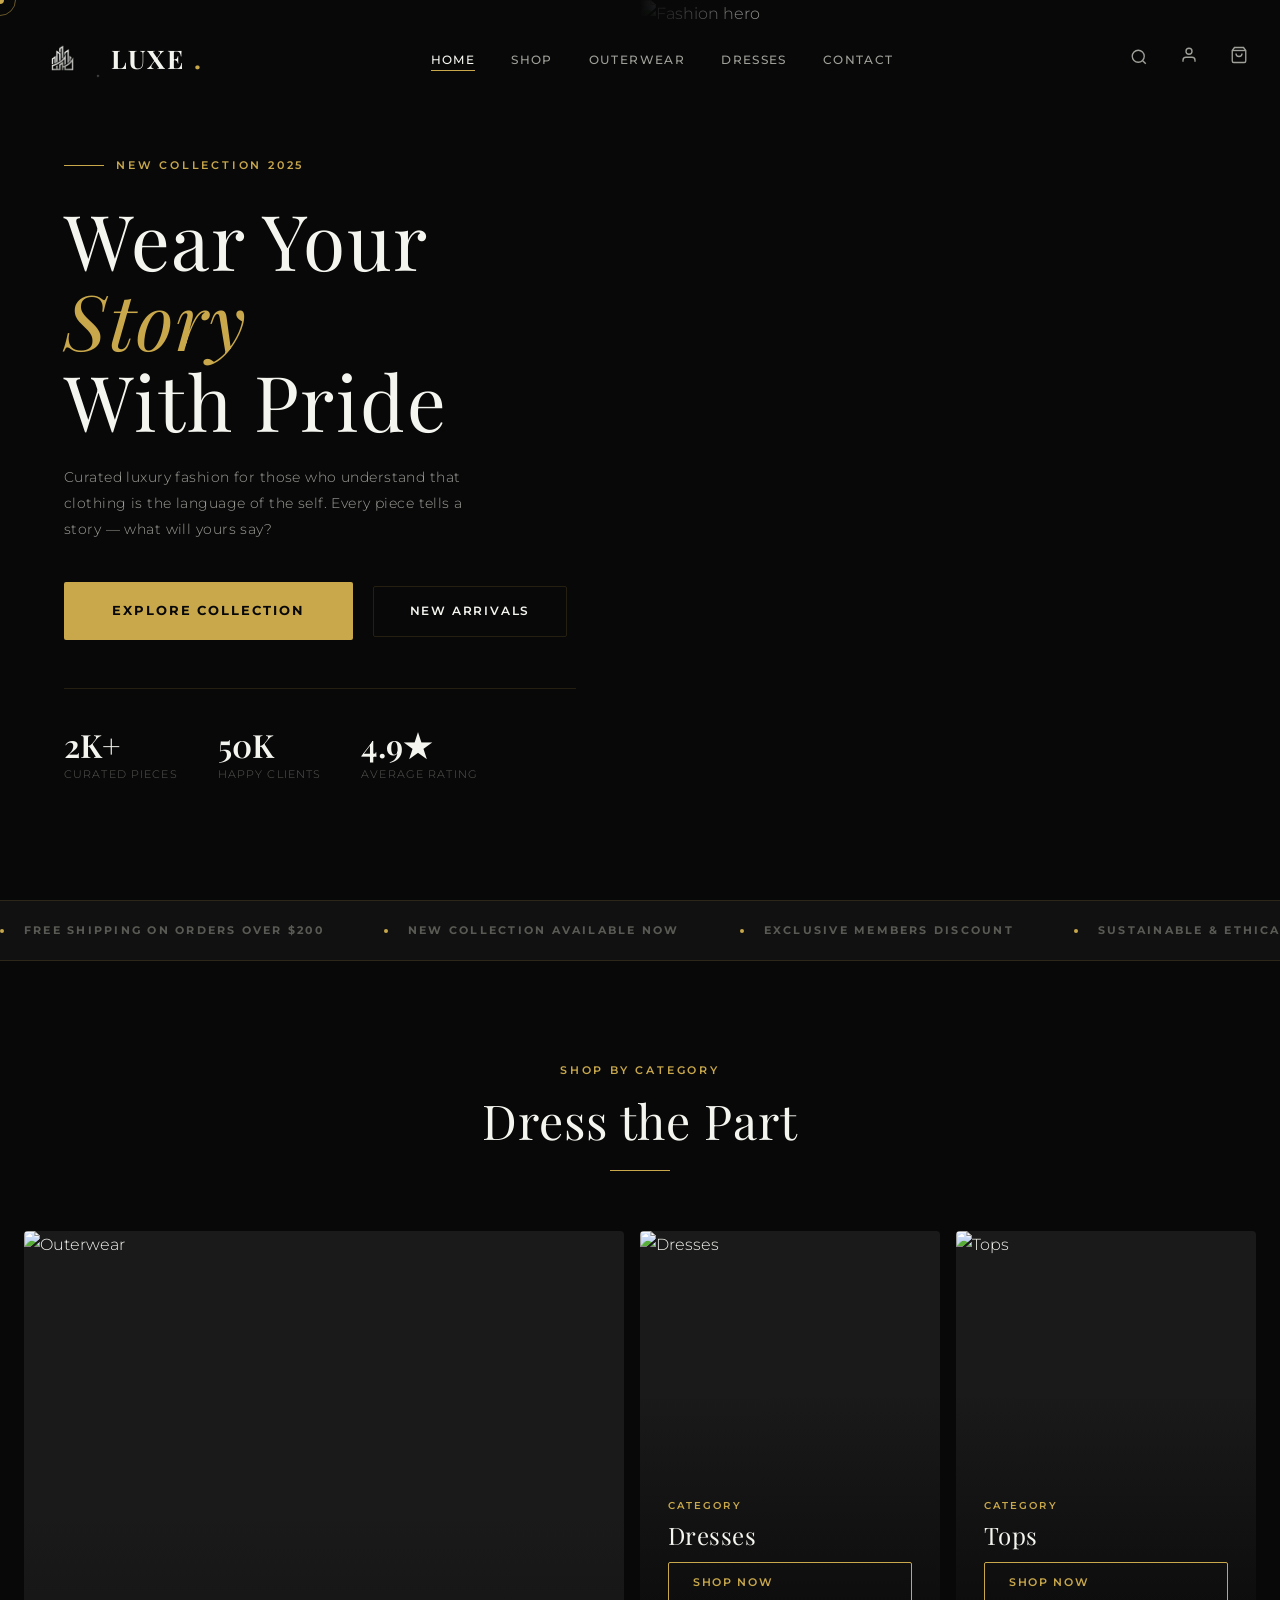
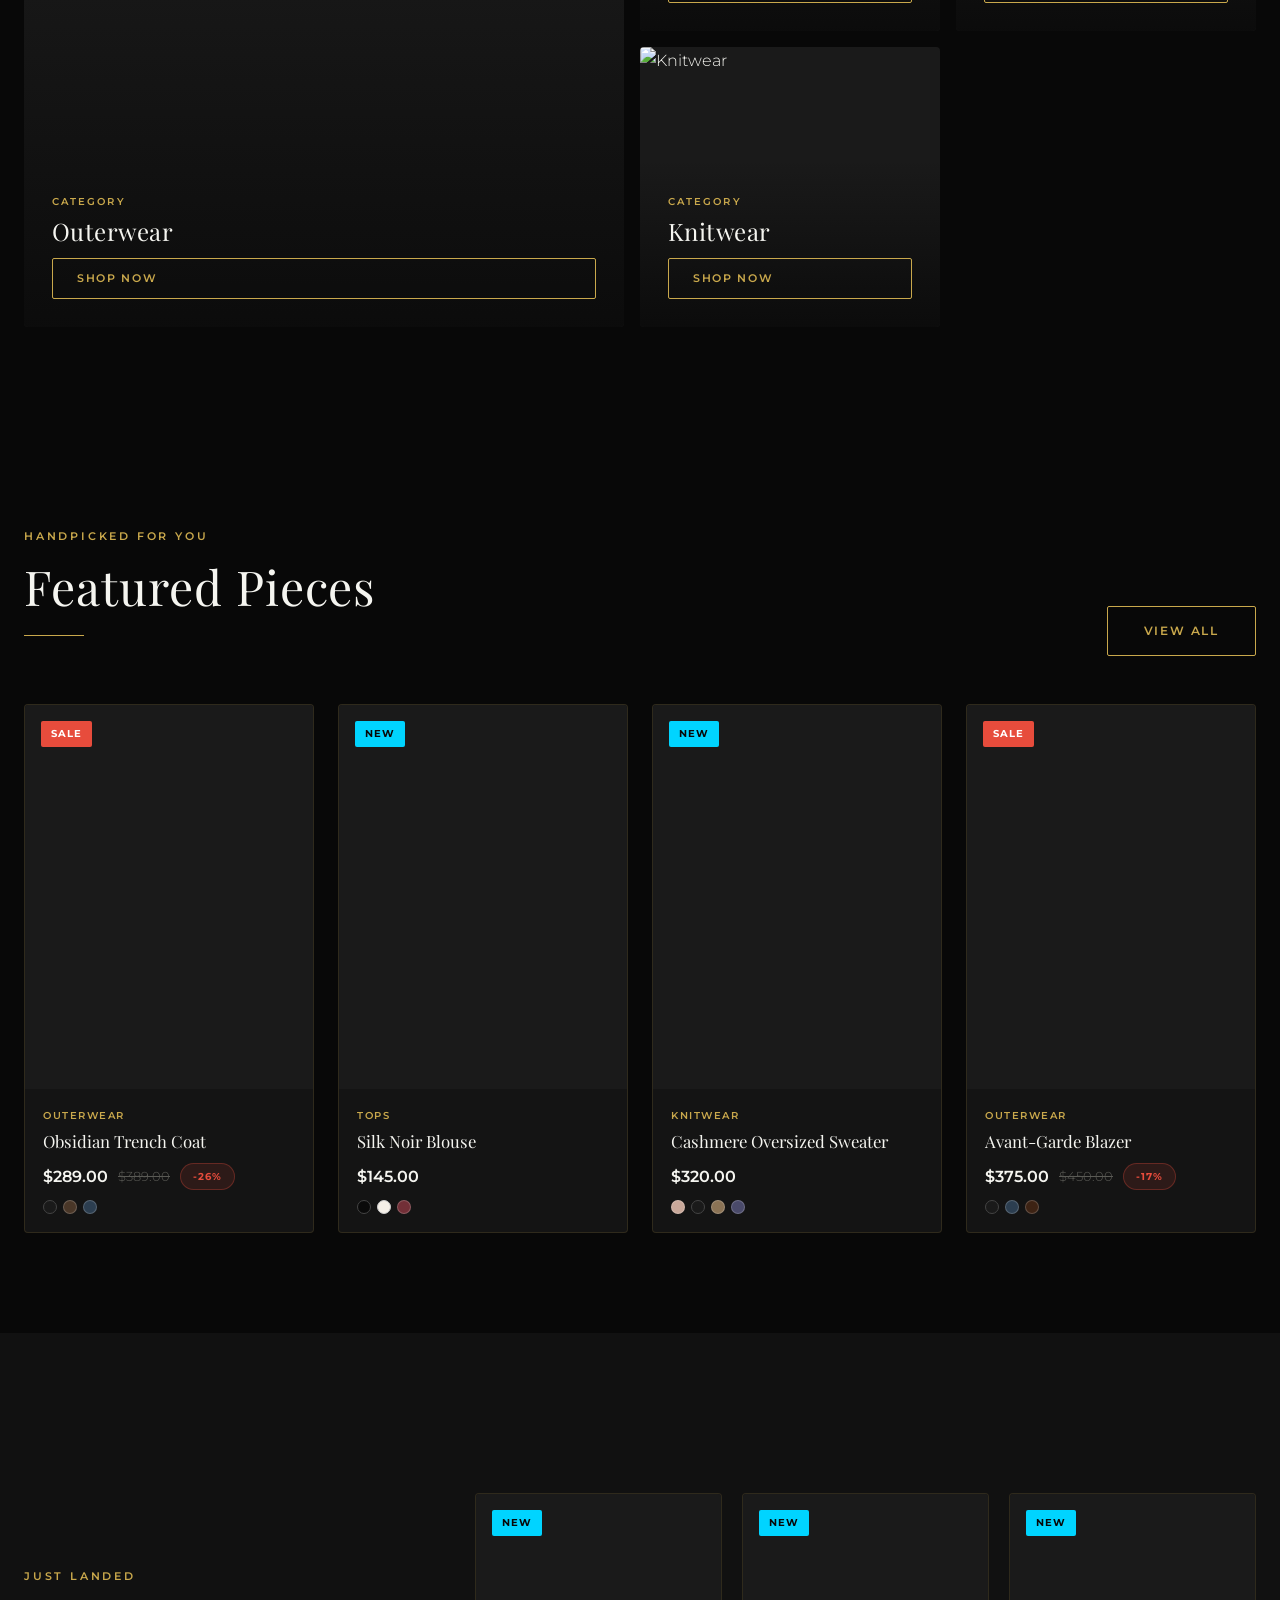
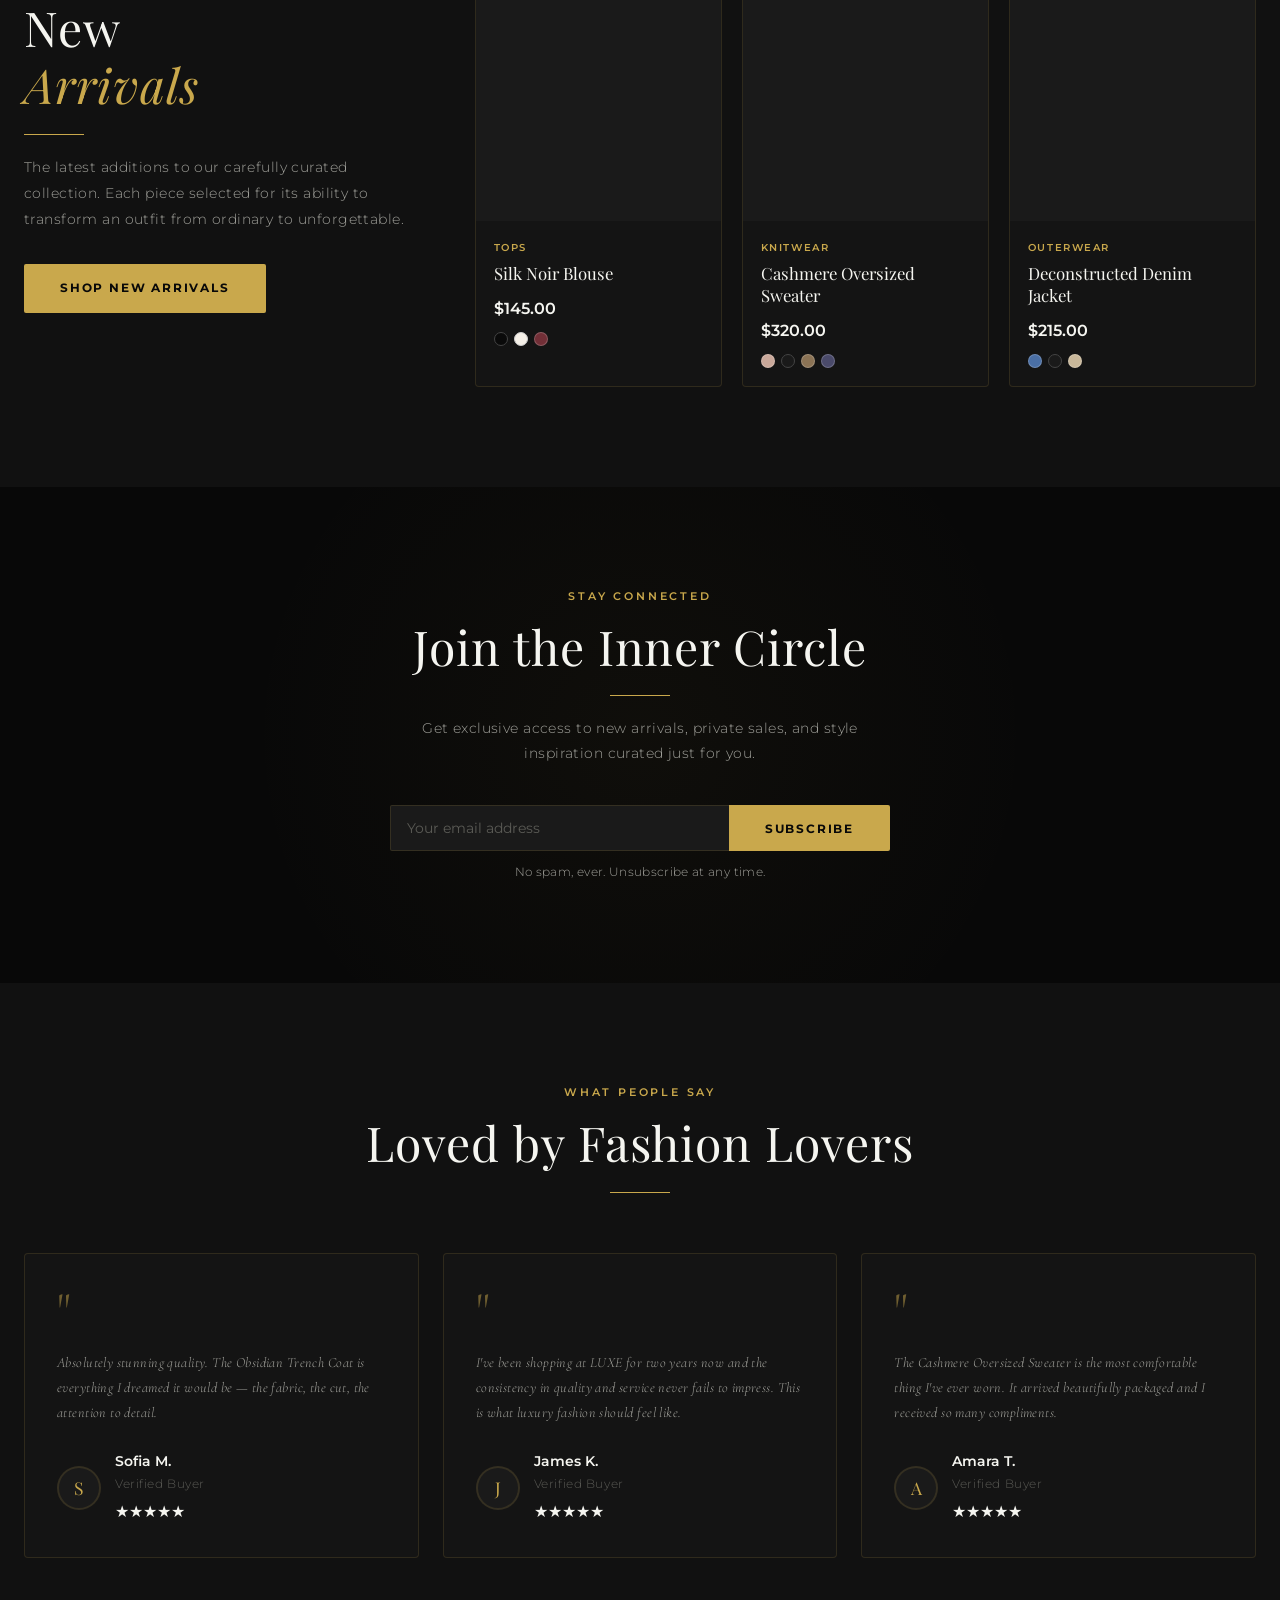
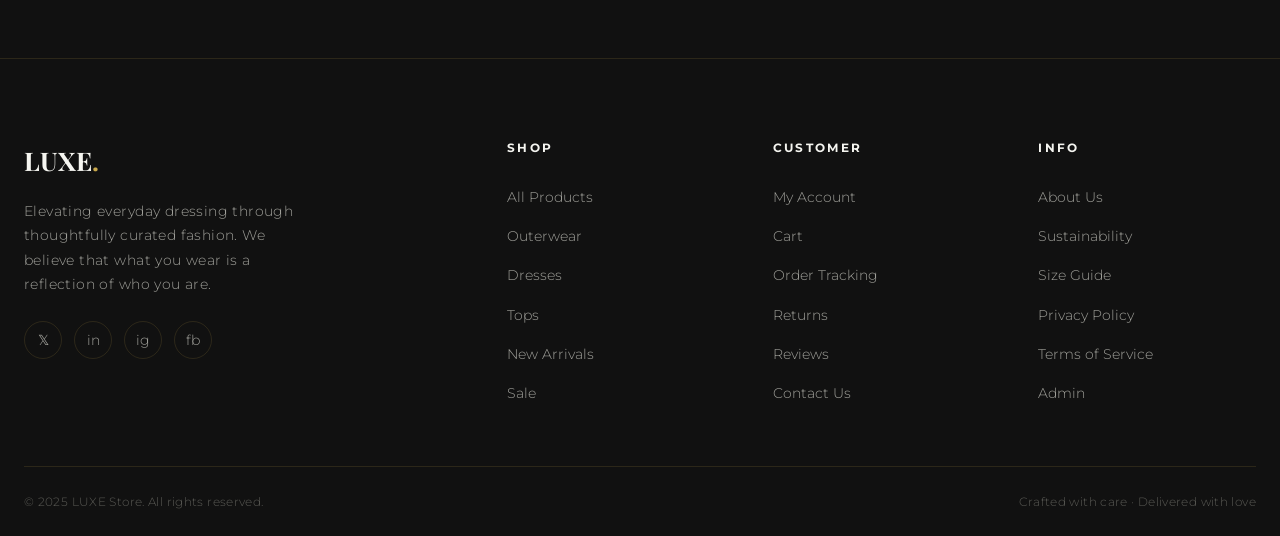
==== commit 40ba792e: "Add logo images and update navbar to include logo in various pages" ====
--- a/index.html
+++ b/index.html
@@ -52,7 +52,7 @@
 <!-- Navbar -->
 <nav class="navbar">
   <div class="container navbar-inner">
-    <a href="index.html" class="navbar-logo">LUXE<span>.</span></a>
+    <a href="index.html" class="navbar-logo"><img src="images/logo.png" alt="LUXE" />LUXE<span>.</span></a>
     <ul class="navbar-nav">
       <li><a href="index.html" class="active">Home</a></li>
       <li><a href="shop.html">Shop</a></li>
@@ -111,19 +111,12 @@
         <div class="hero-stat-label">Average Rating</div>
       </div>
     </div>
-    <div class="hero-scroll">
-      <div class="hero-scroll-line"></div>
-      <span>Scroll</span>
-    </div>
+ 
   </div>
   <div class="hero-visual">
-    <img class="hero-image-main" src="https://images.unsplash.com/photo-1539109136881-3be0616acf4b?w=1000&q=80" alt="Fashion hero">
+    <img class="hero-image-main" src="images/1.jpg" alt="Fashion hero">
     <div class="hero-visual-overlay"></div>
-    <div class="hero-product-card">
-      <div class="product-category">Featured</div>
-      <div class="product-name">Obsidian Trench Coat</div>
-      <div class="product-price">$289.00</div>
-    </div>
+    
   </div>
 </section>
 
@@ -166,7 +159,7 @@
         </div>
       </div>
       <div class="category-card reveal delay-2" onclick="window.location.href='shop.html?category=Tops'">
-        <img src="https://images.unsplash.com/photo-1588099768531-a72d4a198538?w=600&q=80" alt="Tops">
+        <img src="images/2.jpg" alt="Tops">
         <div class="category-overlay">
           <div class="category-label">Category</div>
           <h3 class="category-title">Tops</h3>
--- a/css/style.css
+++ b/css/style.css
@@ -296,6 +296,28 @@
   letter-spacing: 0.05em;
   color: var(--text-primary);
   flex-shrink: 0;
+  display: inline-flex;
+  align-items: center;
+  gap: 10px;
+}
+
+/* Shared LUXE logo treatment for pages that use plain text wordmarks. */
+.logo,
+.auth-logo,
+.checkout-header .logo-text {
+  display: inline-flex;
+  align-items: center;
+  gap: 10px;
+}
+
+.navbar-logo img,
+.logo img,
+.auth-logo img,
+.checkout-header .logo-text img {
+  width: 3em;
+  height: 3em;
+  object-fit: contain;
+  flex-shrink: 0;
 }
 
 .navbar-logo span { color: var(--accent-gold); }
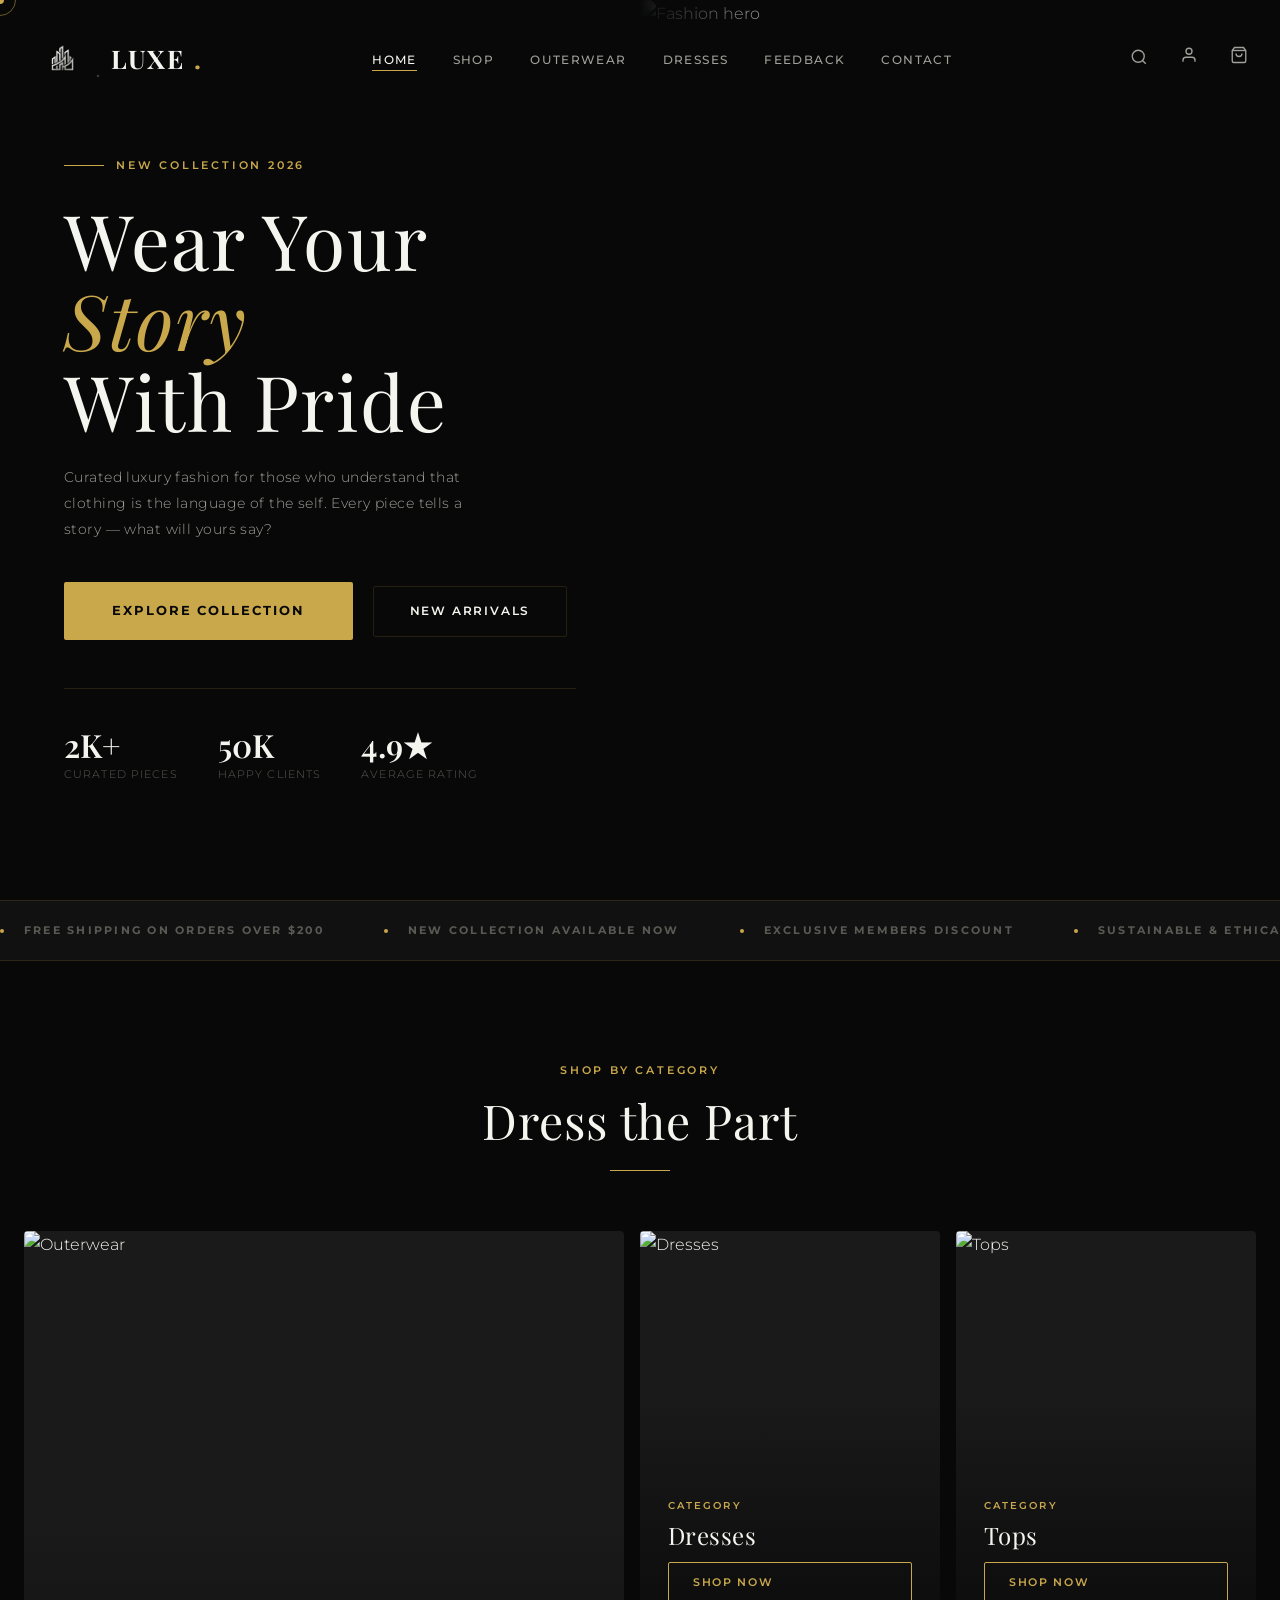
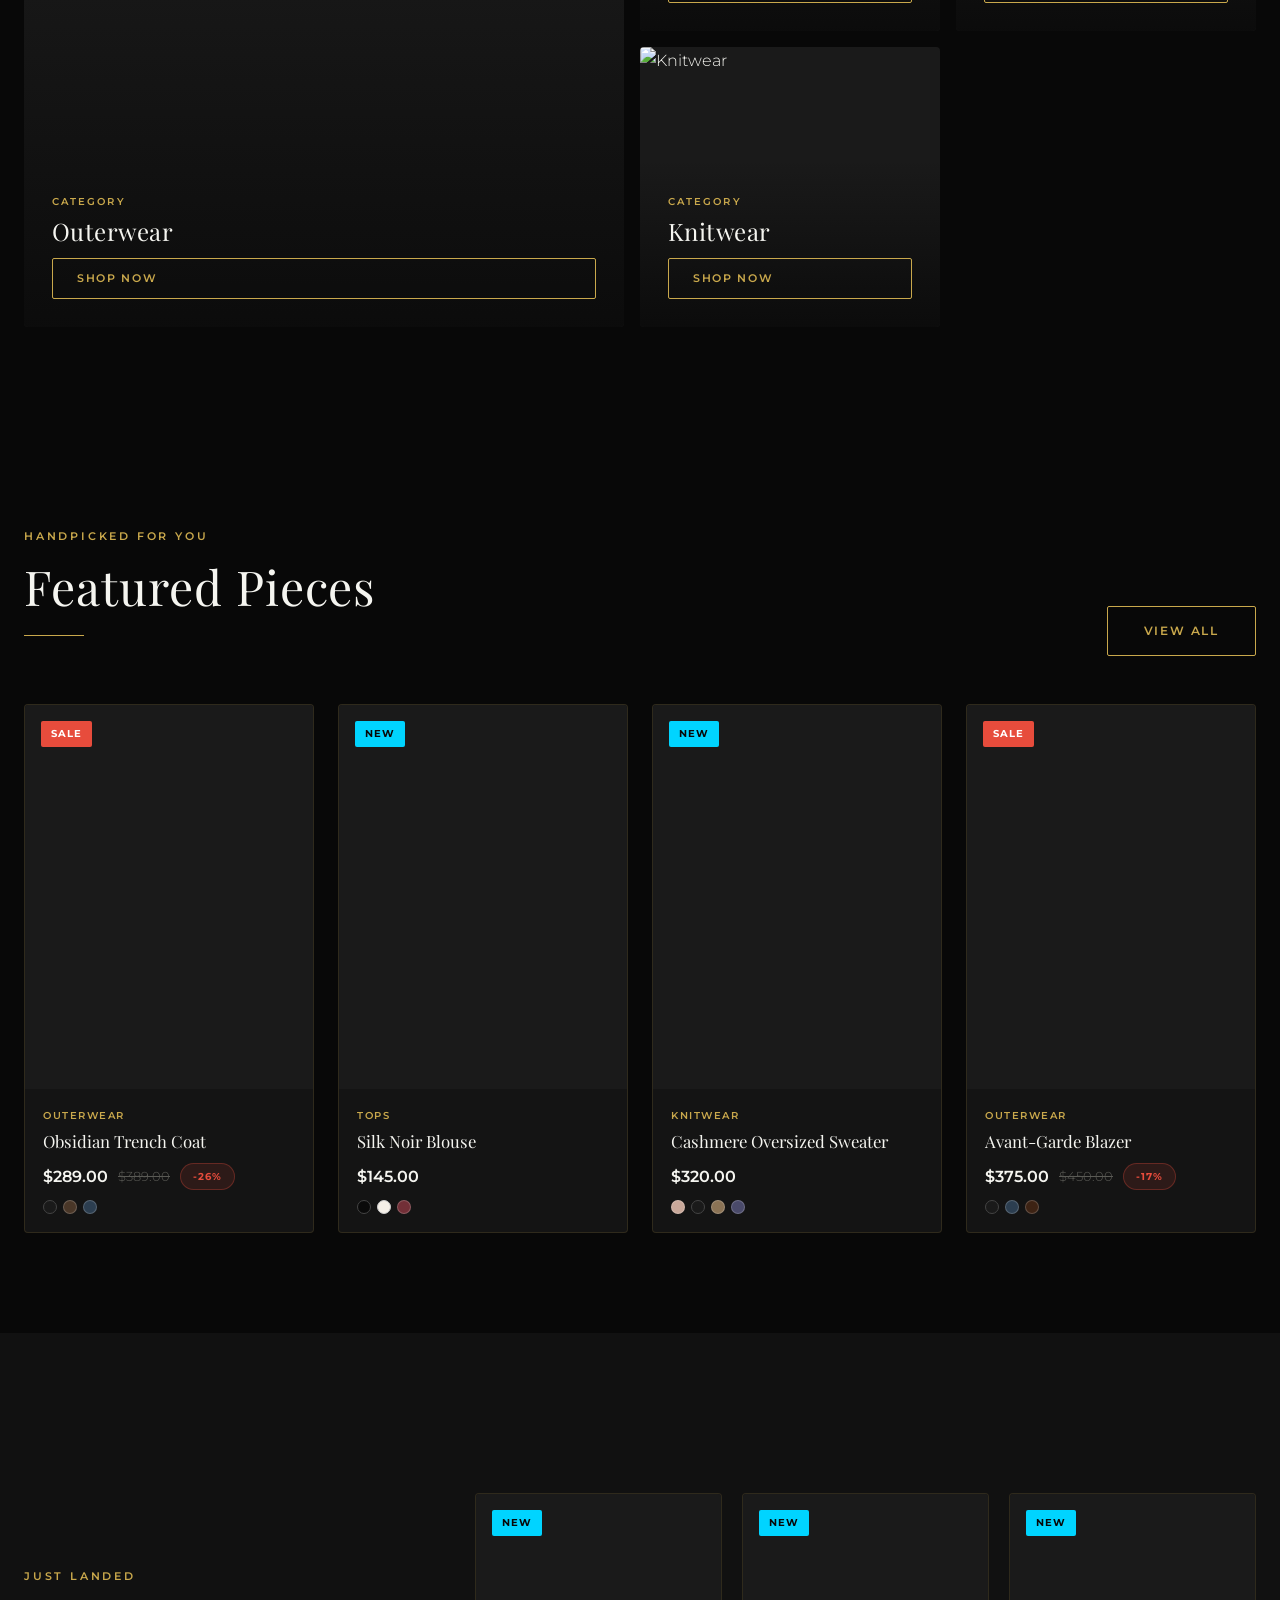
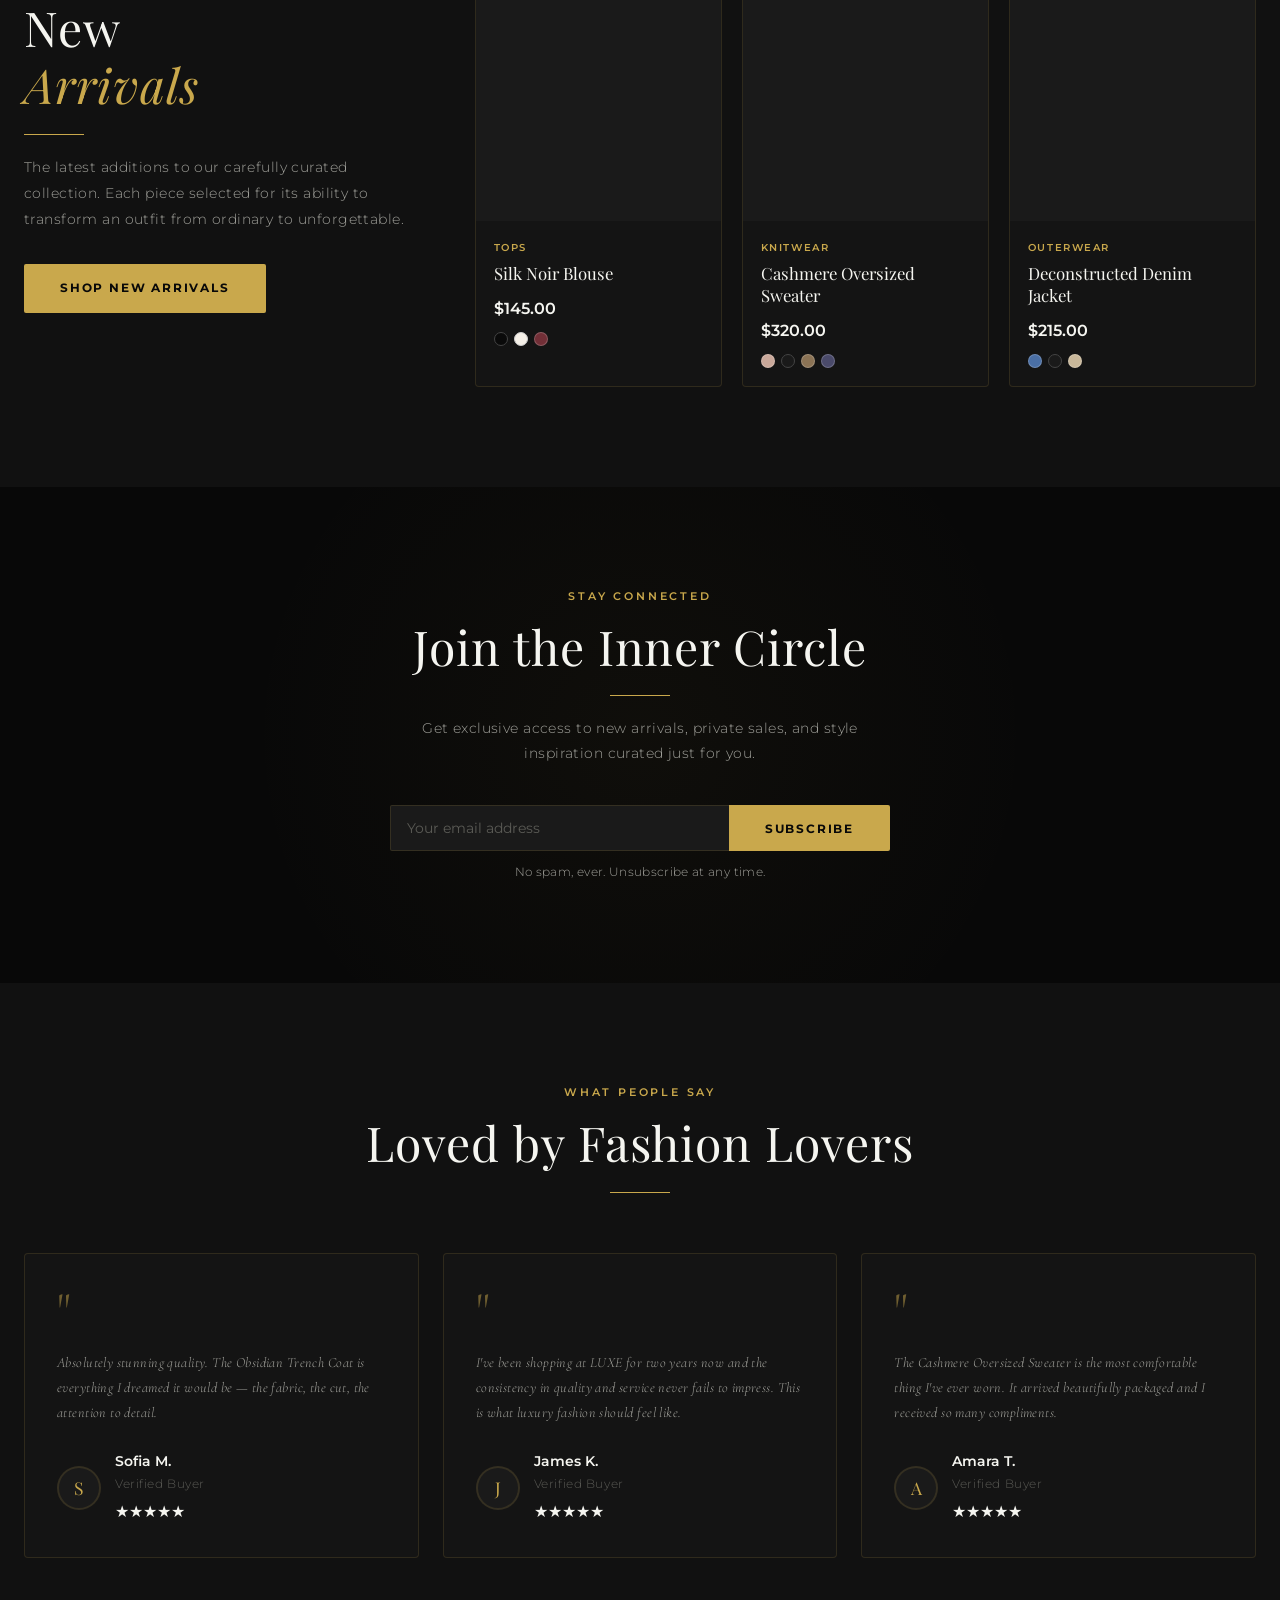
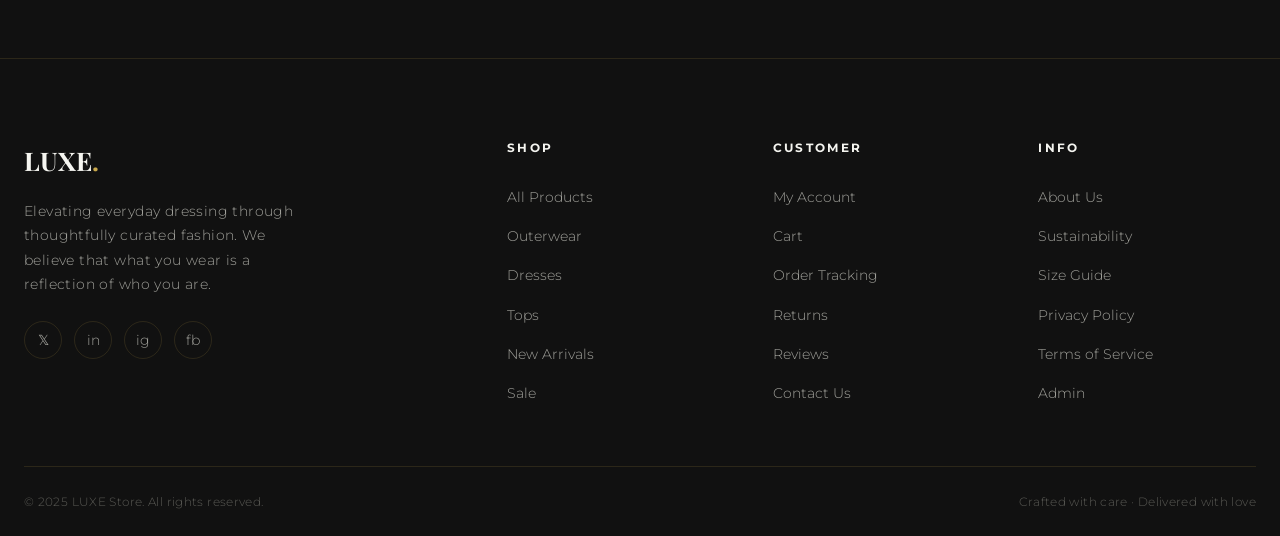
==== commit 35168029: "Update footer content and structure in feedback.html; add feedback link to navbar in index.html" ====
--- a/index.html
+++ b/index.html
@@ -58,6 +58,7 @@
       <li><a href="shop.html">Shop</a></li>
       <li><a href="shop.html?category=Outerwear">Outerwear</a></li>
       <li><a href="shop.html?category=Dresses">Dresses</a></li>
+      <li><a href="feedback.html">Feedback</a></li>
       <li><a href="contact.html">Contact</a></li>
     </ul>
     <div class="navbar-actions">
@@ -83,7 +84,7 @@
   <div class="hero-content">
     <div class="hero-eyebrow">
       <div class="hero-eyebrow-line"></div>
-      <span class="hero-eyebrow-text">New Collection 2025</span>
+      <span class="hero-eyebrow-text">New Collection 2026</span>
     </div>
     <h1 class="hero-title">
       Wear Your<br>
